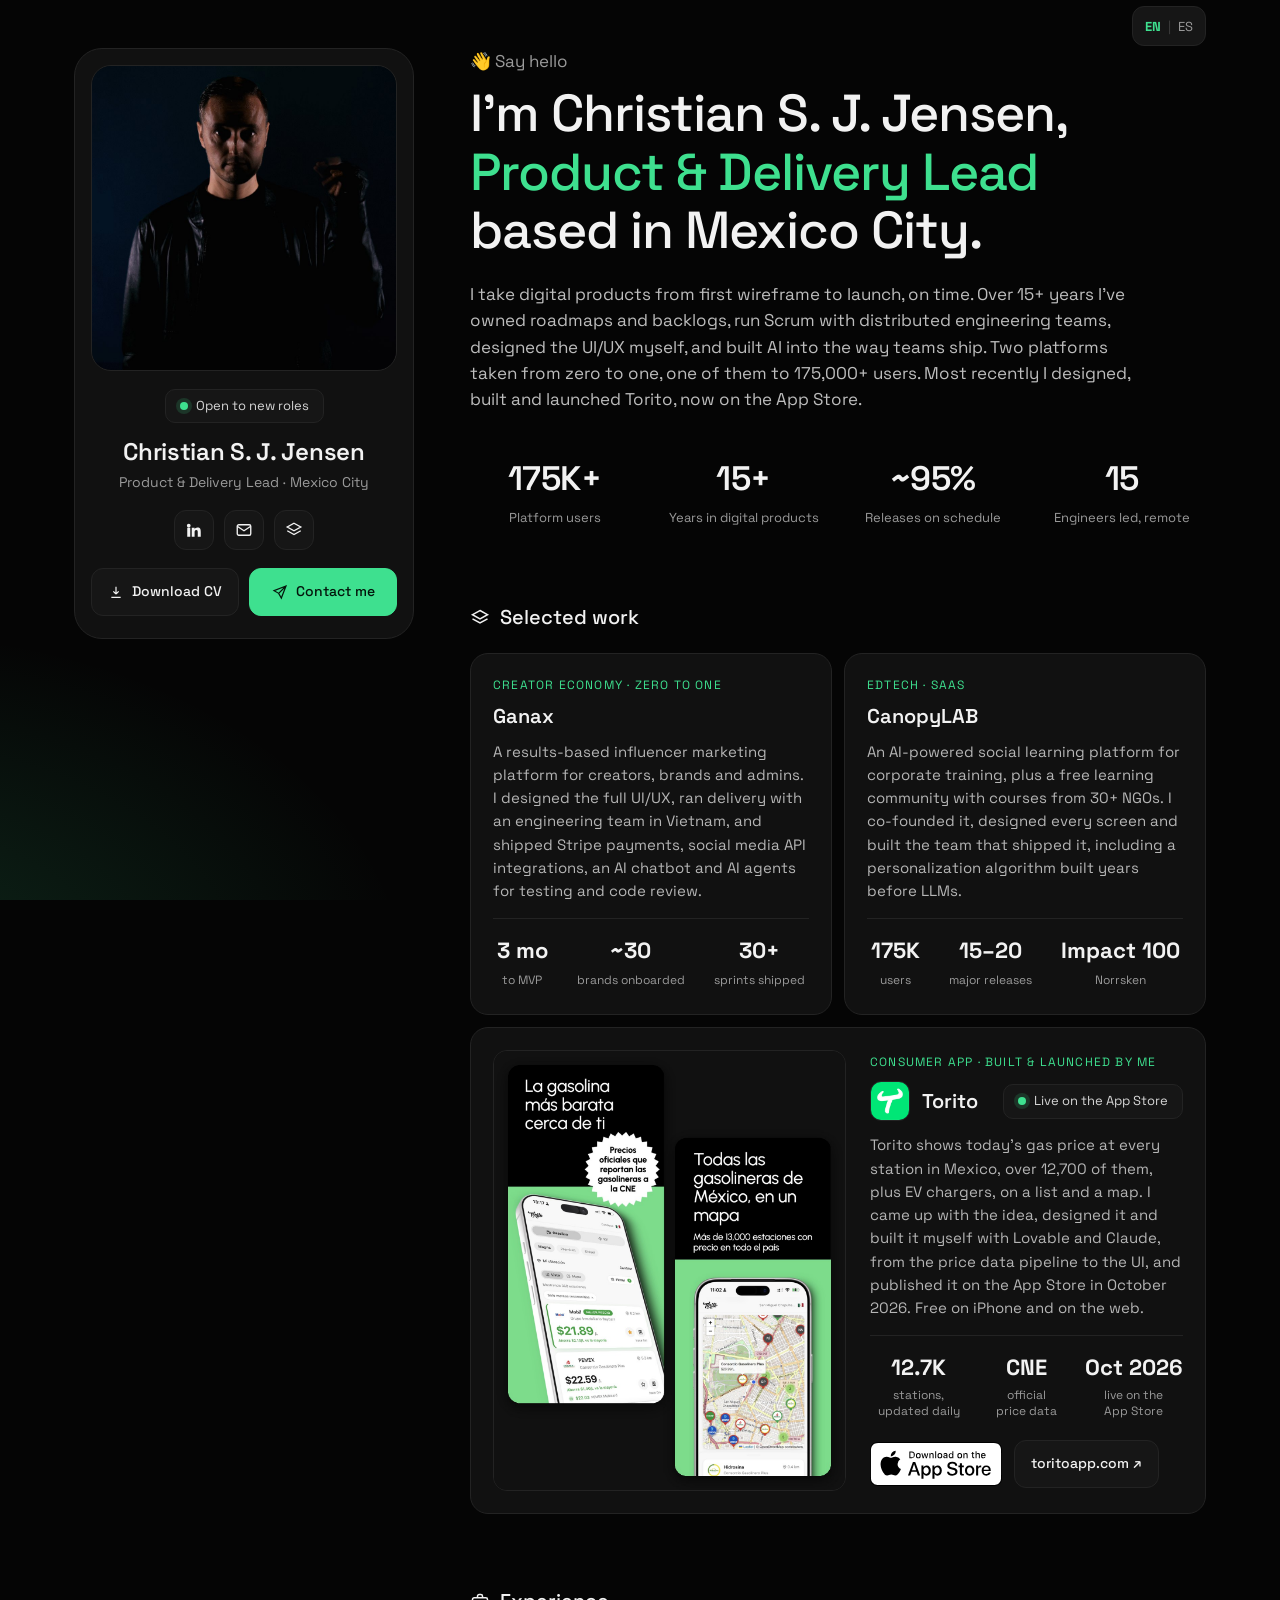
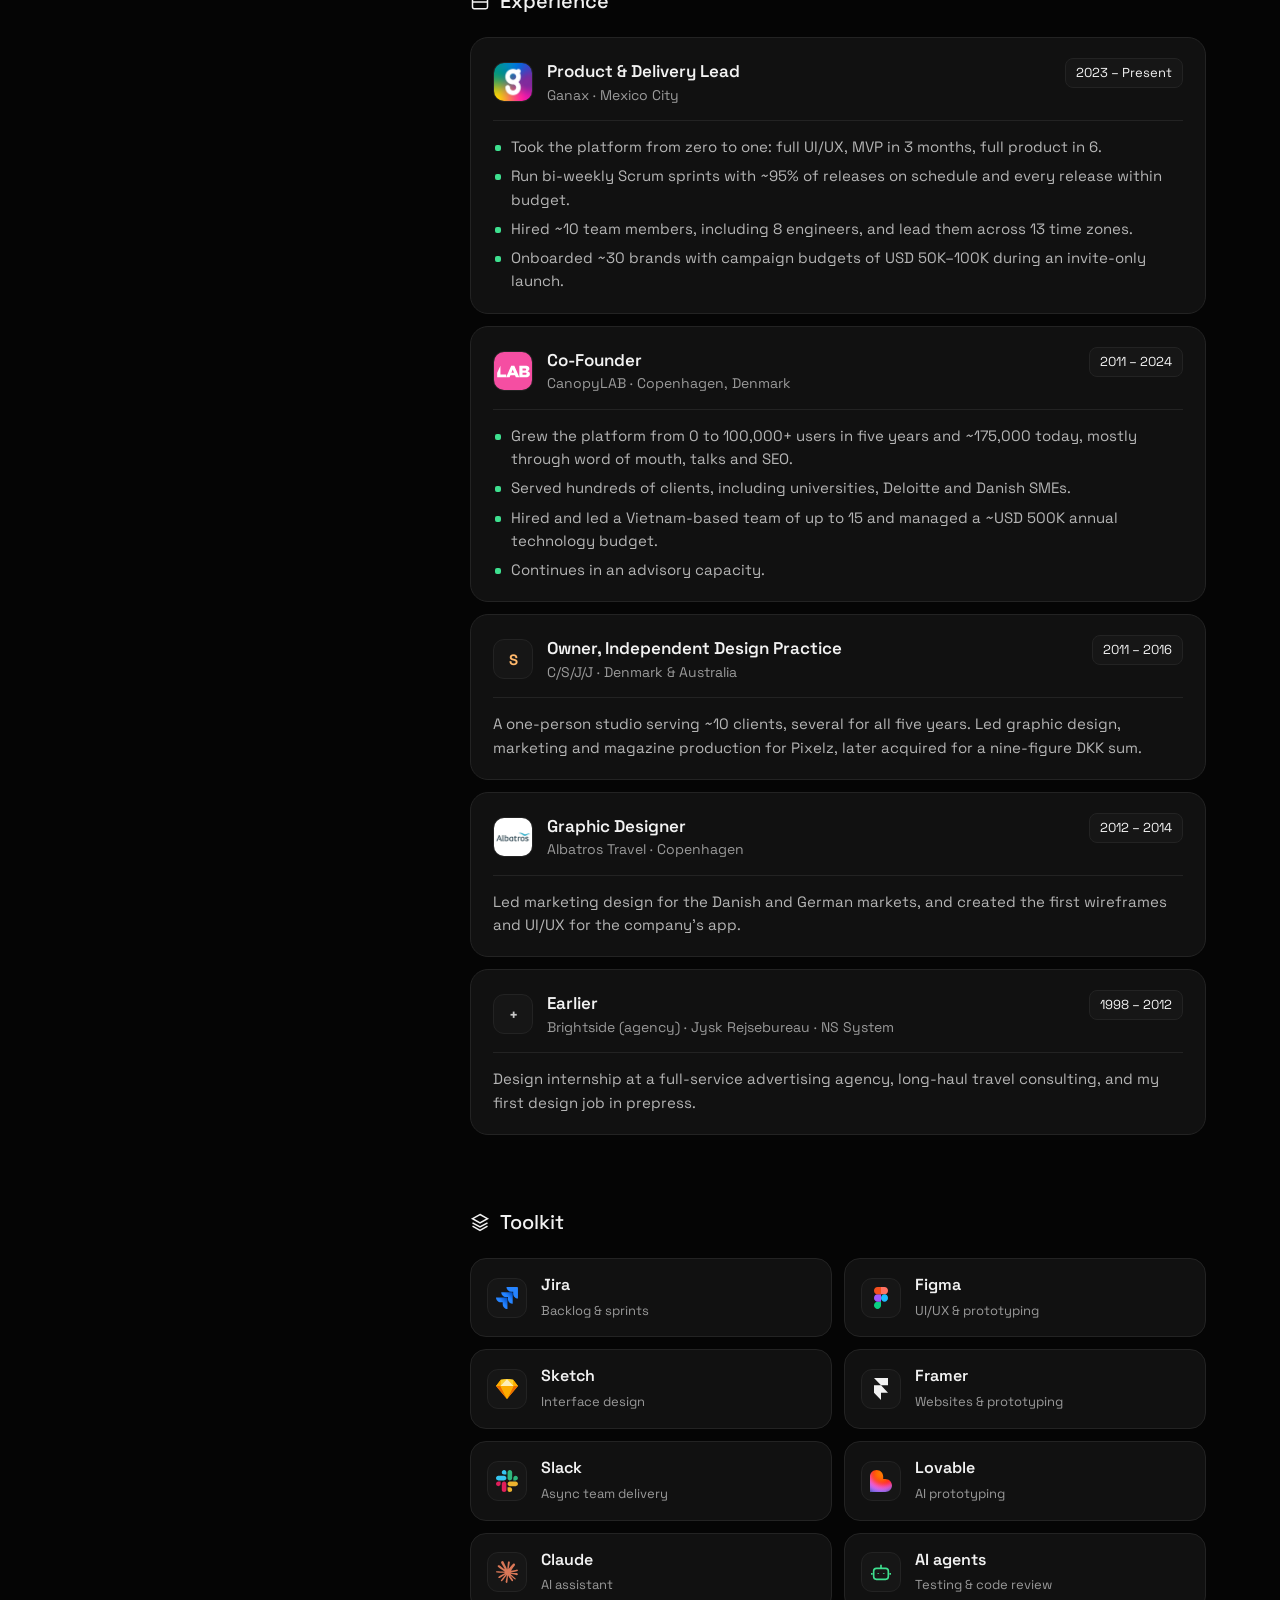
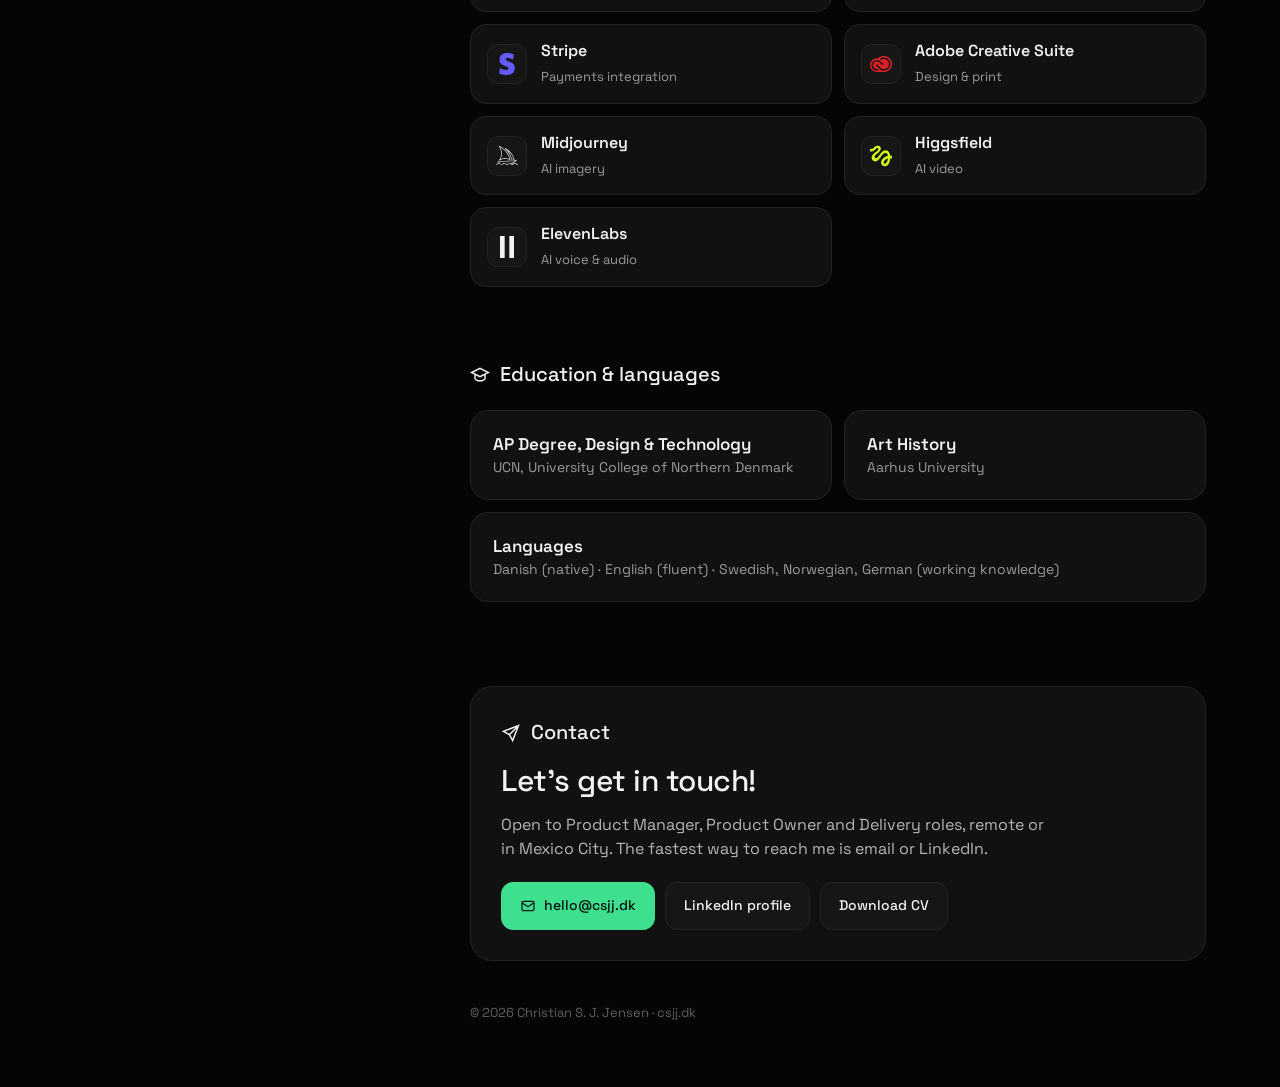
==== index.html @ 8d79c274 "Add Framer to the Toolkit New tile after Sketch on both pages ("Websites & prototyping" / "Sitios we" ====
<!doctype html>
<html lang="en">
<head>
<meta charset="utf-8">
<meta name="viewport" content="width=device-width, initial-scale=1">
<title>Christian S. J. Jensen | Product & Delivery Lead</title>
<meta name="description" content="Christian S. J. Jensen: Product & Delivery Lead in Mexico City. 15+ years taking digital products from zero to launch with distributed engineering teams.">
<meta property="og:title" content="Christian S. J. Jensen | Product & Delivery Lead">
<meta property="og:description" content="From wireframe to launch, on time. Product ownership, Agile delivery and AI-augmented teams.">
<meta property="og:url" content="https://csjj.dk">
<meta property="og:locale" content="en_US">
<meta property="og:type" content="website">
<meta property="og:site_name" content="Christian S. J. Jensen">
<meta property="og:image" content="https://csjj.dk/og-image.jpg">
<meta property="og:image:width" content="1200">
<meta property="og:image:height" content="630">
<meta property="og:image:alt" content="Christian S. J. Jensen, Product &amp; Delivery Lead. From wireframe to launch, on time.">
<meta name="twitter:card" content="summary_large_image">
<link rel="canonical" href="https://csjj.dk/">
<link rel="alternate" hreflang="en" href="https://csjj.dk/">
<link rel="alternate" hreflang="es" href="https://csjj.dk/es/">
<link rel="alternate" hreflang="x-default" href="https://csjj.dk/">
<link rel="icon" href="favicon.ico" sizes="48x48">
<link rel="icon" href="favicon.svg" type="image/svg+xml">
<link rel="apple-touch-icon" href="apple-touch-icon.png">
<meta name="theme-color" content="#050505">
<link rel="preconnect" href="https://fonts.googleapis.com">
<link rel="preconnect" href="https://fonts.gstatic.com" crossorigin>
<link href="https://fonts.googleapis.com/css2?family=Space+Grotesk:wght@400;500;600;700&display=swap" rel="stylesheet">
<link rel="stylesheet" href="styles.css?v=a2f3481c">
</head>
<body>
<header class="topbar"><nav class="lang" aria-label="Language"><a href="./" hreflang="en" lang="en" aria-current="true">EN</a><span aria-hidden="true">|</span><a href="es/" hreflang="es" lang="es">ES</a></nav></header>
<div class="wrap">

<aside class="profile">
  <div class="photo">
    <img src="Photo_cv.jpg" alt="Christian S. J. Jensen" width="900" height="900">
  </div>
  <div class="badge"><span class="dot"></span>Open to new roles</div>
  <h1>Christian S. J. Jensen</h1>
  <div class="role">Product &amp; Delivery Lead · Mexico City</div>
  <div class="socials">
    <a class="icon-btn" href="https://www.linkedin.com/in/chrsjensen" target="_blank" rel="noopener" aria-label="LinkedIn">
      <svg viewBox="0 0 24 24" fill="currentColor"><path d="M4.98 3.5a2.5 2.5 0 1 1 0 5 2.5 2.5 0 0 1 0-5zM3 9h4v12H3zM9 9h3.8v1.7h.05c.53-1 1.83-2.05 3.77-2.05C20.6 8.65 21 11.2 21 14.5V21h-4v-5.8c0-1.4-.03-3.2-1.95-3.2-1.95 0-2.25 1.52-2.25 3.1V21H9z"/></svg>
    </a>
    <a class="icon-btn" href="mailto:hello@csjj.dk" aria-label="Email">
      <svg viewBox="0 0 24 24" fill="none" stroke="currentColor" stroke-width="1.8"><rect x="3" y="5" width="18" height="14" rx="2"/><path d="m3 7 9 6 9-6"/></svg>
    </a>
    <a class="icon-btn" href="#work" aria-label="Selected work">
      <svg viewBox="0 0 24 24" fill="none" stroke="currentColor" stroke-width="1.8"><path d="m12 3 9 5-9 5-9-5z"/><path d="m3 13 9 5 9-5"/></svg>
    </a>
  </div>
  <div class="actions">
    <a class="btn" href="Christian_Jensen_CV.pdf" download>
      <svg viewBox="0 0 24 24" fill="none" stroke="currentColor" stroke-width="1.8"><path d="M12 4v11m0 0-4-4m4 4 4-4M5 20h14"/></svg>Download CV</a>
    <a class="btn primary" href="#contact">
      <svg viewBox="0 0 24 24" fill="none" stroke="currentColor" stroke-width="1.8"><path d="M21 3 10 14M21 3l-7 18-4-7-7-4z"/></svg>Contact me</a>
  </div>
</aside>

<main>
  <section class="hero">
    <div class="hello">👋 Say hello</div>
    <h2>I'm Christian S. J. Jensen,<br><span class="hl">Product &amp; Delivery Lead</span><br>based in Mexico City.</h2>
    <p>I take digital products from first wireframe to launch, on time. Over 15+ years I've owned roadmaps and backlogs, run Scrum with distributed engineering teams, designed the UI/UX myself, and built AI into the way teams ship. Two platforms taken from zero to one, one of them to 175,000+ users. Most recently I designed, built and launched <span translate="no">Torito</span>, now on the <span translate="no">App Store</span>.</p>
    <div class="stats">
      <div class="stat"><b>175K+</b><span>Platform users</span></div>
      <div class="stat"><b>15+</b><span>Years in digital products</span></div>
      <div class="stat"><b>~95%</b><span>Releases on schedule</span></div>
      <div class="stat"><b>15</b><span>Engineers led, remote</span></div>
    </div>
  </section>

  <section id="work">
    <div class="sec-title"><svg viewBox="0 0 24 24" fill="none" stroke="currentColor" stroke-width="1.8"><path d="m12 3 9 5-9 5-9-5z"/><path d="m3 13 9 5 9-5"/></svg>Selected work</div>
    <div class="case-grid">
      <article class="case">
        <div class="tag">Creator economy · Zero to one</div>
        <h3 translate="no">Ganax</h3>
        <p>A results-based influencer marketing platform for creators, brands and admins. I designed the full UI/UX, ran delivery with an engineering team in Vietnam, and shipped <span translate="no">Stripe</span> payments, social media API integrations, an AI chatbot and AI agents for testing and code review.</p>
        <div class="nums"><div><b>3 mo</b><span>to MVP</span></div><div><b>~30</b><span>brands onboarded</span></div><div><b>30+</b><span>sprints shipped</span></div></div>
      </article>
      <article class="case">
        <div class="tag">EdTech · SaaS</div>
        <h3 translate="no">CanopyLAB</h3>
        <p>An AI-powered social learning platform for corporate training, plus a free learning community with courses from 30+ NGOs. I co-founded it, designed every screen and built the team that shipped it, including a personalization algorithm built years before LLMs.</p>
        <div class="nums"><div><b>175K</b><span>users</span></div><div><b>15–20</b><span>major releases</span></div><div><b translate="no">Impact 100</b><span translate="no">Norrsken</span></div></div>
      </article>
      <article class="case case-featured">
        <img class="shot" src="img/torito/torito-screens.jpg" width="1200" height="1500" loading="lazy" alt="Torito app screenshots: cheapest gas nearby and all stations on a map">
        <div>
          <div class="tag">Consumer app · Built &amp; launched by me</div>
          <div class="case-head">
            <div class="title"><img class="logo" src="img/torito/torito-icon.png" width="40" height="40" alt=""><h3 translate="no">Torito</h3></div>
            <span class="badge"><span class="dot"></span><span>Live on the <span translate="no">App Store</span></span></span>
          </div>
          <p><span translate="no">Torito</span> shows today's gas price at every station in Mexico, over 12,700 of them, plus EV chargers, on a list and a map. I came up with the idea, designed it and built it myself with <span translate="no">Lovable</span> and <span translate="no">Claude</span>, from the price data pipeline to the UI, and published it on the <span translate="no">App Store</span> in October 2026. Free on <span translate="no">iPhone</span> and on the web.</p>
          <div class="nums"><div><b>12.7K</b><span>stations, updated daily</span></div><div><b translate="no">CNE</b><span>official price data</span></div><div><b>Oct 2026</b><span>live on the App Store</span></div></div>
          <div class="case-actions">
            <a class="store" href="https://apps.apple.com/mx/app/torito/id6818914679" target="_blank" rel="noopener"><img src="img/torito/app-store-badge-white.svg" height="44" alt="Download Torito on the App Store"></a>
            <a class="btn" href="https://toritoapp.com" target="_blank" rel="noopener">toritoapp.com ↗</a>
          </div>
        </div>
      </article>
    </div>
  </section>

  <section id="experience">
    <div class="sec-title"><svg viewBox="0 0 24 24" fill="none" stroke="currentColor" stroke-width="1.8"><rect x="3" y="7" width="18" height="13" rx="2"/><path d="M9 7V5a2 2 0 0 1 2-2h2a2 2 0 0 1 2 2v2M3 12h18"/></svg>Experience</div>

    <div class="item">
      <div class="item-head"><div class="left"><img class="logo" src="logos/ganax.png" width="40" height="40" alt=""><div><h3>Product &amp; Delivery Lead</h3><div class="org"><span translate="no">Ganax</span> · Mexico City</div></div></div><div class="date">2023 – Present</div></div>
      <ul>
        <li>Took the platform from zero to one: full UI/UX, MVP in 3 months, full product in 6.</li>
        <li>Run bi-weekly Scrum sprints with ~95% of releases on schedule and every release within budget.</li>
        <li>Hired ~10 team members, including 8 engineers, and lead them across 13 time zones.</li>
        <li>Onboarded ~30 brands with campaign budgets of USD 50K–100K during an invite-only launch.</li>
      </ul>
    </div>

    <div class="item">
      <div class="item-head"><div class="left"><img class="logo" src="logos/canopylab.svg" width="40" height="40" alt=""><div><h3>Co-Founder</h3><div class="org"><span translate="no">CanopyLAB</span> · Copenhagen, Denmark</div></div></div><div class="date">2011 – 2024</div></div>
      <ul>
        <li>Grew the platform from 0 to 100,000+ users in five years and ~175,000 today, mostly through word of mouth, talks and SEO.</li>
        <li>Served hundreds of clients, including universities, <span translate="no">Deloitte</span> and Danish SMEs.</li>
        <li>Hired and led a Vietnam-based team of up to 15 and managed a ~USD 500K annual technology budget.</li>
        <li>Continues in an advisory capacity.</li>
      </ul>
    </div>

    <div class="item">
      <div class="item-head"><div class="left"><div class="logo" style="color:#ffb86b">S</div><div><h3>Owner, Independent Design Practice</h3><div class="org"><span translate="no">C/S/J/J</span> · Denmark &amp; Australia</div></div></div><div class="date">2011 – 2016</div></div>
      <p>A one-person studio serving ~10 clients, several for all five years. Led graphic design, marketing and magazine production for <span translate="no">Pixelz</span>, later acquired for a nine-figure DKK sum.</p>
    </div>

    <div class="item">
      <div class="item-head"><div class="left"><img class="logo" src="logos/albatros.png" width="40" height="40" alt=""><div><h3>Graphic Designer</h3><div class="org"><span translate="no">Albatros Travel</span> · Copenhagen</div></div></div><div class="date">2012 – 2014</div></div>
      <p>Led marketing design for the Danish and German markets, and created the first wireframes and UI/UX for the company's app.</p>
    </div>

    <div class="item">
      <div class="item-head"><div class="left"><div class="logo" style="color:#c9c9c9">+</div><div><h3>Earlier</h3><div class="org"><span translate="no">Brightside</span> (agency) · <span translate="no">Jysk Rejsebureau</span> · <span translate="no">NS System</span></div></div></div><div class="date">1998 – 2012</div></div>
      <p>Design internship at a full-service advertising agency, long-haul travel consulting, and my first design job in prepress.</p>
    </div>
  </section>

  <section id="stack">
    <div class="sec-title"><svg viewBox="0 0 24 24" fill="none" stroke="currentColor" stroke-width="1.8"><path d="m12 3 9 5-9 5-9-5z"/><path d="m3 13 9 5 9-5"/><path d="m3 17 9 5 9-5"/></svg>Toolkit</div>
    <div class="stack">
      <div class="tool"><div class="logo"><img src="logos/jira.svg" alt=""></div><div><b translate="no">Jira</b><span>Backlog &amp; sprints</span></div></div>
      <div class="tool"><div class="logo"><img src="logos/figma.svg" alt=""></div><div><b translate="no">Figma</b><span>UI/UX &amp; prototyping</span></div></div>
      <div class="tool"><div class="logo"><img src="logos/sketch.svg" alt=""></div><div><b translate="no">Sketch</b><span>Interface design</span></div></div>
      <div class="tool"><div class="logo"><img src="logos/framer.svg" alt=""></div><div><b translate="no">Framer</b><span>Websites &amp; prototyping</span></div></div>
      <div class="tool"><div class="logo"><img src="logos/slack.svg" alt=""></div><div><b translate="no">Slack</b><span>Async team delivery</span></div></div>
      <div class="tool"><div class="logo"><img src="logos/lovable.svg" alt=""></div><div><b translate="no">Lovable</b><span>AI prototyping</span></div></div>
      <div class="tool"><div class="logo"><img src="logos/claude.svg" alt=""></div><div><b translate="no">Claude</b><span>AI assistant</span></div></div>
      <div class="tool"><div class="logo" style="color:var(--accent)"><svg viewBox="0 0 24 24" fill="none" stroke="currentColor" stroke-width="1.8" aria-hidden="true"><rect x="4" y="8" width="16" height="12" rx="3"/><path d="M12 4v4M9 13v1M15 13v1M2 13v2M22 13v2"/></svg></div><div><b>AI agents</b><span>Testing &amp; code review</span></div></div>
      <div class="tool"><div class="logo"><img src="logos/stripe.svg" alt=""></div><div><b translate="no">Stripe</b><span>Payments integration</span></div></div>
      <div class="tool"><div class="logo"><img src="logos/adobe-creative-cloud.svg" alt=""></div><div><b translate="no">Adobe Creative Suite</b><span>Design &amp; print</span></div></div>
      <div class="tool"><div class="logo"><img src="logos/midjourney.svg" alt=""></div><div><b translate="no">Midjourney</b><span>AI imagery</span></div></div>
      <div class="tool"><div class="logo"><img src="logos/higgsfield.svg" alt=""></div><div><b translate="no">Higgsfield</b><span>AI video</span></div></div>
      <div class="tool"><div class="logo"><img src="logos/elevenlabs.svg" alt=""></div><div><b translate="no">ElevenLabs</b><span>AI voice &amp; audio</span></div></div>
    </div>
  </section>

  <section id="education">
    <div class="sec-title"><svg viewBox="0 0 24 24" fill="none" stroke="currentColor" stroke-width="1.8"><path d="m2 9 10-5 10 5-10 5z"/><path d="M6 11v5c0 1.5 3 3 6 3s6-1.5 6-3v-5"/></svg>Education &amp; languages</div>
    <div class="edu-grid">
      <div class="item"><div class="item-head" style="border:0;margin:0;padding:0"><div><h3>AP Degree, Design &amp; Technology</h3><div class="org" translate="no">UCN, University College of Northern Denmark</div></div></div></div>
      <div class="item"><div class="item-head" style="border:0;margin:0;padding:0"><div><h3>Art History</h3><div class="org" translate="no">Aarhus University</div></div></div></div>
      <div class="item" style="grid-column:1/-1"><div class="item-head" style="border:0;margin:0;padding:0"><div><h3>Languages</h3><div class="org">Danish (native) · English (fluent) · Swedish, Norwegian, German (working knowledge)</div></div></div></div>
    </div>
  </section>

  <section id="contact">
    <div class="contact">
      <div class="sec-title" style="margin-bottom:10px"><svg viewBox="0 0 24 24" fill="none" stroke="currentColor" stroke-width="1.8"><path d="M21 3 10 14M21 3l-7 18-4-7-7-4z"/></svg>Contact</div>
      <h3>Let's get in touch!</h3>
      <p>Open to Product Manager, Product Owner and Delivery roles, remote or in Mexico City. The fastest way to reach me is email or <span translate="no">LinkedIn</span>.</p>
      <div class="row">
        <a class="btn primary" href="mailto:hello@csjj.dk">
          <svg viewBox="0 0 24 24" fill="none" stroke="currentColor" stroke-width="1.8"><rect x="3" y="5" width="18" height="14" rx="2"/><path d="m3 7 9 6 9-6"/></svg>hello@csjj.dk</a>
        <a class="btn" href="https://www.linkedin.com/in/chrsjensen" target="_blank" rel="noopener"><span><span translate="no">LinkedIn</span> profile</span></a>
        <a class="btn" href="Christian_Jensen_CV.pdf" download>Download CV</a>
      </div>
    </div>
  </section>

  <footer>© 2026 Christian S. J. Jensen · csjj.dk</footer>
</main>
</div>
<script>
// Keep the current #section when switching language
document.querySelectorAll('.lang a').forEach(a => a.addEventListener('click', () => {
  if (location.hash) a.href = a.getAttribute('href').split('#')[0] + location.hash;
}));
</script>
</body>
</html>
---- styles.css ----
:root{
  --bg:#050505; --card:#111111; --card-2:#161616; --line:#232323;
  --text:#f2f2f2; --muted:#9a9a9a; --accent:#3ee08f; --accent-ink:#04140b;
}
*{box-sizing:border-box;margin:0;padding:0}
html{scroll-behavior:smooth}
body{background:var(--bg);color:var(--text);font-family:"Space Grotesk",system-ui,sans-serif;line-height:1.55;-webkit-font-smoothing:antialiased;
  background-image:radial-gradient(900px 600px at -10% 110%, rgba(62,224,143,.16), transparent 60%);background-attachment:fixed}
a{color:inherit;text-decoration:none}
.wrap{max-width:1180px;margin:0 auto;padding:48px 24px 64px;display:grid;grid-template-columns:340px 1fr;gap:56px;align-items:start}
/* profile card */
.profile{position:sticky;top:32px;background:var(--card);border:1px solid var(--line);border-radius:28px;padding:16px 16px 22px;text-align:center}
.photo{aspect-ratio:1/1;border-radius:20px;background:linear-gradient(145deg,#1d1d1d,#0b0b0b);border:1px solid var(--line);display:grid;place-items:center;overflow:hidden}
.photo img{width:100%;height:100%;object-fit:cover}
.monogram{font-size:72px;font-weight:700;letter-spacing:-2px;color:#2b2b2b}
.monogram span{color:var(--accent)}
.badge{display:inline-flex;align-items:center;gap:8px;margin:18px 0 10px;padding:6px 14px;border:1px solid var(--line);border-radius:10px;background:var(--card-2);font-size:13px;color:#d6d6d6}
.dot{width:8px;height:8px;border-radius:50%;background:var(--accent);box-shadow:0 0 0 4px rgba(62,224,143,.15)}
.profile h1{font-size:24px;font-weight:600;letter-spacing:-.3px}
.profile .role{color:var(--muted);font-size:14px;margin-top:2px}
.socials{display:flex;justify-content:center;gap:10px;margin:16px 0 18px}
.icon-btn{width:40px;height:40px;display:grid;place-items:center;border:1px solid var(--line);border-radius:12px;background:var(--card-2);transition:.2s}
.icon-btn:hover{border-color:var(--accent);color:var(--accent)}
.icon-btn svg{width:18px;height:18px}
.lang{display:flex;align-items:center;gap:7px;height:40px;padding:0 12px;border:1px solid var(--line);border-radius:12px;background:var(--card-2);font-size:13px;line-height:1}
.lang a{color:var(--muted);transition:.2s}
.lang a:hover{color:var(--text)}
.lang a[aria-current]{color:var(--accent);font-weight:700}
.lang span{color:#3a3a3a}
.topbar{position:relative;max-width:1180px;height:0;margin:0 auto}
.topbar .lang{position:absolute;top:6px;right:24px}
.actions{display:grid;grid-template-columns:1fr 1fr;gap:10px}
.btn{display:inline-flex;align-items:center;justify-content:center;gap:8px;padding:12px 10px;border-radius:12px;font-size:14px;font-weight:500;border:1px solid var(--line);background:var(--card-2);transition:.2s}
.btn:hover{border-color:#3a3a3a}
.btn.primary{background:var(--accent);color:var(--accent-ink);border-color:var(--accent)}
.btn.primary:hover{filter:brightness(1.08)}
.btn svg{width:16px;height:16px}
/* main */
main section{margin-bottom:72px}
.hello{color:var(--muted);font-size:17px;margin-bottom:10px}
.hero h2{font-size:clamp(34px,4.6vw,52px);line-height:1.12;font-weight:500;letter-spacing:-1px}
.hero h2 .hl{color:var(--accent)}
.hero p{color:#bdbdbd;font-size:17px;max-width:680px;margin-top:22px}
.stats{display:grid;grid-template-columns:repeat(4,1fr);gap:20px;margin-top:40px}
.stat{text-align:center}
.stat b{display:block;font-size:34px;font-weight:600;letter-spacing:-.5px}
.stat span{color:var(--muted);font-size:13px}
.sec-title{display:flex;align-items:center;gap:10px;font-size:20px;font-weight:500;margin-bottom:20px}
.sec-title svg{width:20px;height:20px}
.item{background:var(--card);border:1px solid var(--line);border-radius:18px;padding:20px 22px;margin-bottom:12px}
.item-head{display:flex;justify-content:space-between;gap:16px;align-items:flex-start;padding-bottom:14px;border-bottom:1px solid var(--line);margin-bottom:14px}
.item-head .left{display:flex;gap:14px;align-items:center}
.logo{width:40px;height:40px;flex:none;border-radius:11px;display:grid;place-items:center;font-weight:700;font-size:15px;background:var(--card-2);border:1px solid var(--line)}
.item h3{font-size:17px;font-weight:600}
.item .org{color:var(--muted);font-size:14px}
.date{flex:none;font-size:13px;padding:4px 10px;border:1px solid var(--line);border-radius:8px;background:var(--card-2);white-space:nowrap}
.item p{color:#b5b5b5;font-size:15px}
.item ul{list-style:none;margin-top:10px}
.item li{color:#b5b5b5;font-size:15px;padding-left:18px;position:relative;margin-top:6px}
.item li::before{content:"";position:absolute;left:2px;top:10px;width:6px;height:6px;border-radius:2px;background:var(--accent)}
.case-grid{display:grid;grid-template-columns:1fr 1fr;gap:12px}
.case{background:var(--card);border:1px solid var(--line);border-radius:18px;padding:22px}
.case .tag{font-size:12px;color:var(--accent);text-transform:uppercase;letter-spacing:1.2px}
.case h3{font-size:20px;font-weight:600;margin:6px 0 8px}
.case p{color:#b5b5b5;font-size:15px}
.case .nums{display:flex;gap:22px;margin-top:16px;padding-top:14px;border-top:1px solid var(--line);text-align:center}
.case .nums>div{flex:1 1 auto}
.case .nums b{display:block;font-size:22px;white-space:nowrap}
.case .nums span{font-size:12px;color:var(--muted)}
.case{container-type:inline-size}
@container (max-width:274px){.case .nums{flex-wrap:wrap;row-gap:10px}.case .nums>div{flex:1 1 0}}
.case-featured{grid-column:1/-1;display:grid;grid-template-columns:53fr 47fr;gap:24px;align-items:center}
.case-featured .shot{display:block;width:100%;height:auto;border-radius:14px;border:1px solid var(--line)}
.case-head{display:flex;flex-wrap:wrap;justify-content:space-between;align-items:center;gap:10px 12px;margin:10px 0 12px}
.case-head .title{display:flex;align-items:center;gap:12px}
.case-head h3{margin:0}
.case-featured .badge{margin:0}
.case-featured .nums span{display:block;line-height:1.4;margin-top:2px;text-wrap:balance}
.case-actions{display:flex;flex-wrap:wrap;align-items:center;gap:12px;margin-top:20px}
.case-actions .store img{display:block;height:44px;width:auto}
.case-actions .btn{padding:12px 16px}
@media (max-width:1179px){.case-featured{grid-template-columns:1fr;gap:20px}.case-featured .shot{max-width:440px;margin:0 auto}}
.stack{display:grid;grid-template-columns:1fr 1fr;gap:12px}
.tool{display:flex;gap:14px;align-items:center;background:var(--card);border:1px solid var(--line);border-radius:16px;padding:14px 16px}
.tool b{font-weight:600;font-size:16px;display:block}
.tool span{color:var(--muted);font-size:13px}
.tool .logo img,.tool .logo svg{width:22px;height:22px;object-fit:contain}
.edu-grid{display:grid;grid-template-columns:1fr 1fr;gap:12px;padding-bottom:12px}
.edu-grid .item{margin-bottom:0}
.contact{background:var(--card);border:1px solid var(--line);border-radius:22px;padding:30px}
.contact h3{font-size:30px;font-weight:500;letter-spacing:-.5px}
.contact p{color:#b5b5b5;margin:8px 0 20px;max-width:560px}
.contact .row{display:flex;flex-wrap:wrap;gap:10px}
.contact .btn{padding:12px 18px}
footer{color:#5f5f5f;font-size:13px;margin-top:-30px}
@media (max-width:960px){
  .wrap{grid-template-columns:1fr;gap:40px;padding:72px 16px 48px}
  .topbar .lang{top:16px;right:16px}
  .profile{position:static;max-width:420px;margin:0 auto;width:100%}
  .stats{grid-template-columns:repeat(2,1fr)}
}
@media (max-width:640px){
  .case-grid,.stack,.edu-grid{grid-template-columns:1fr}
  .item-head{flex-direction:column}
}
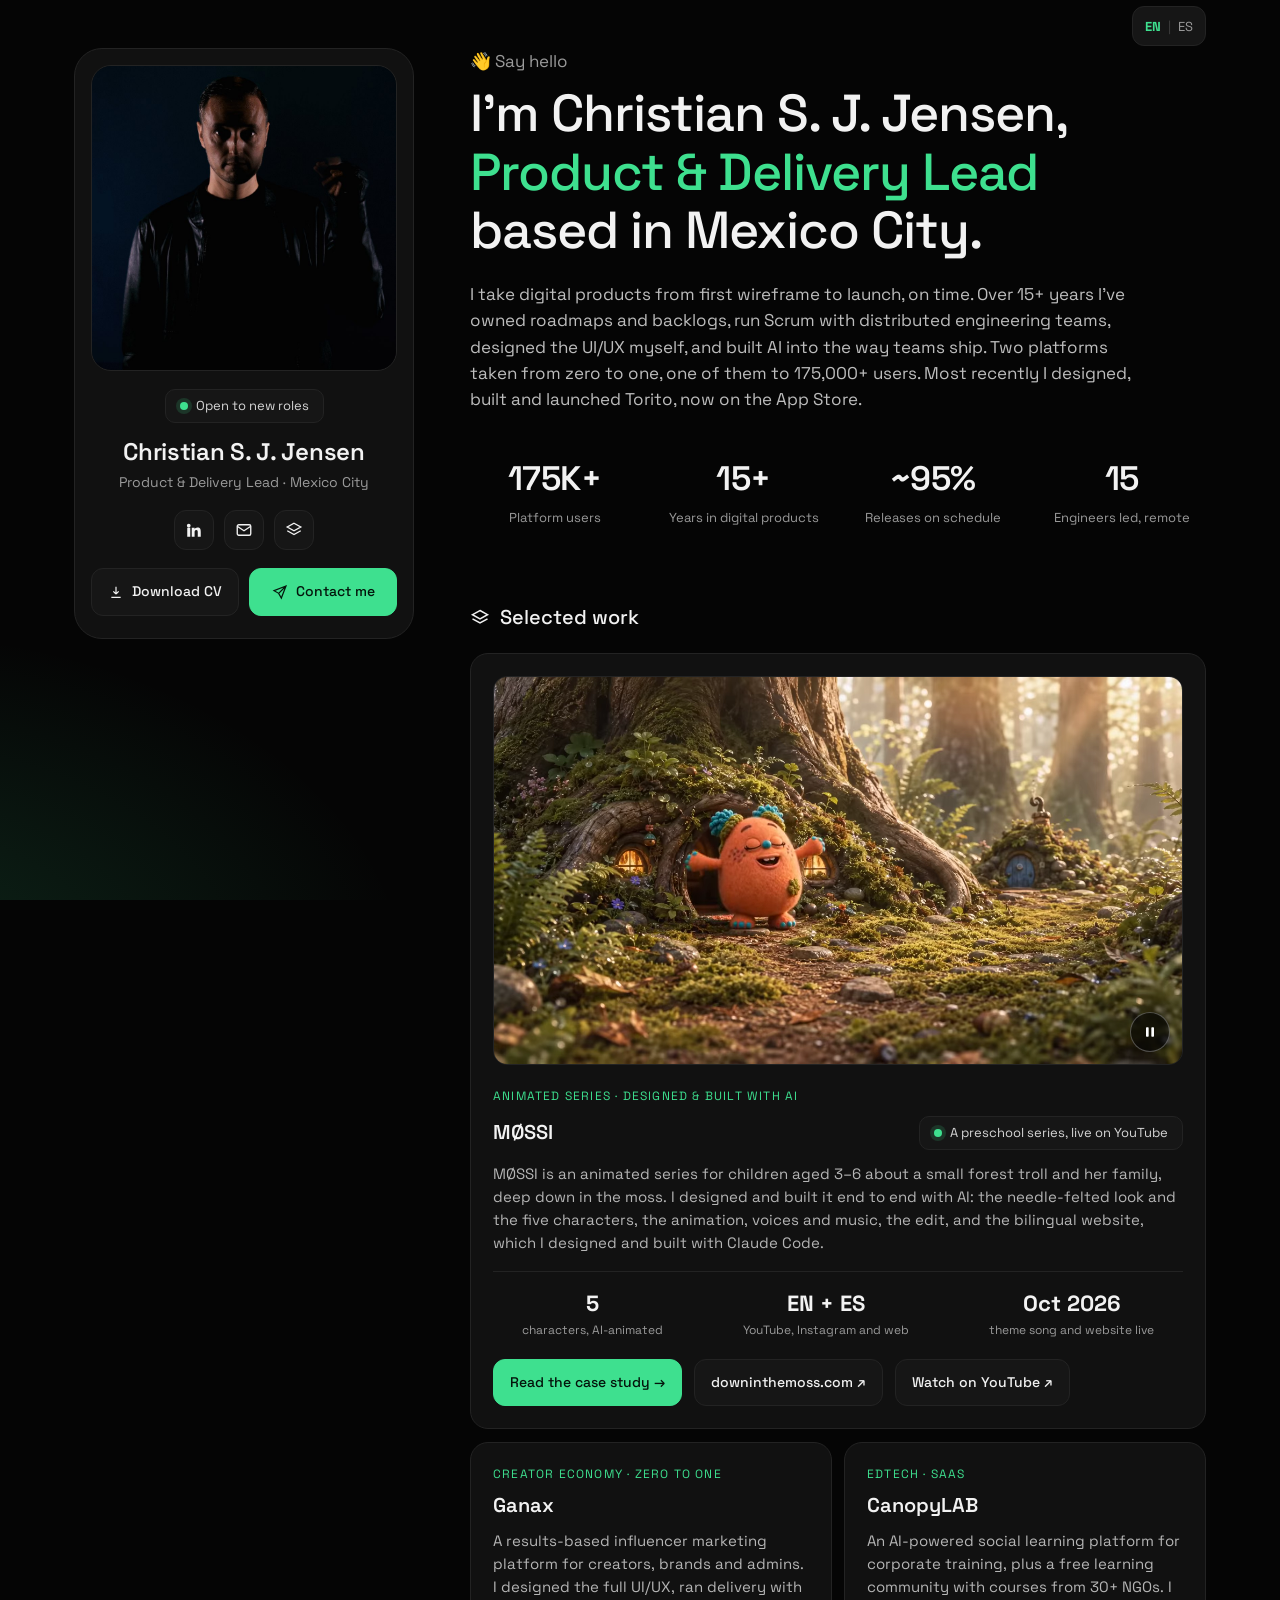
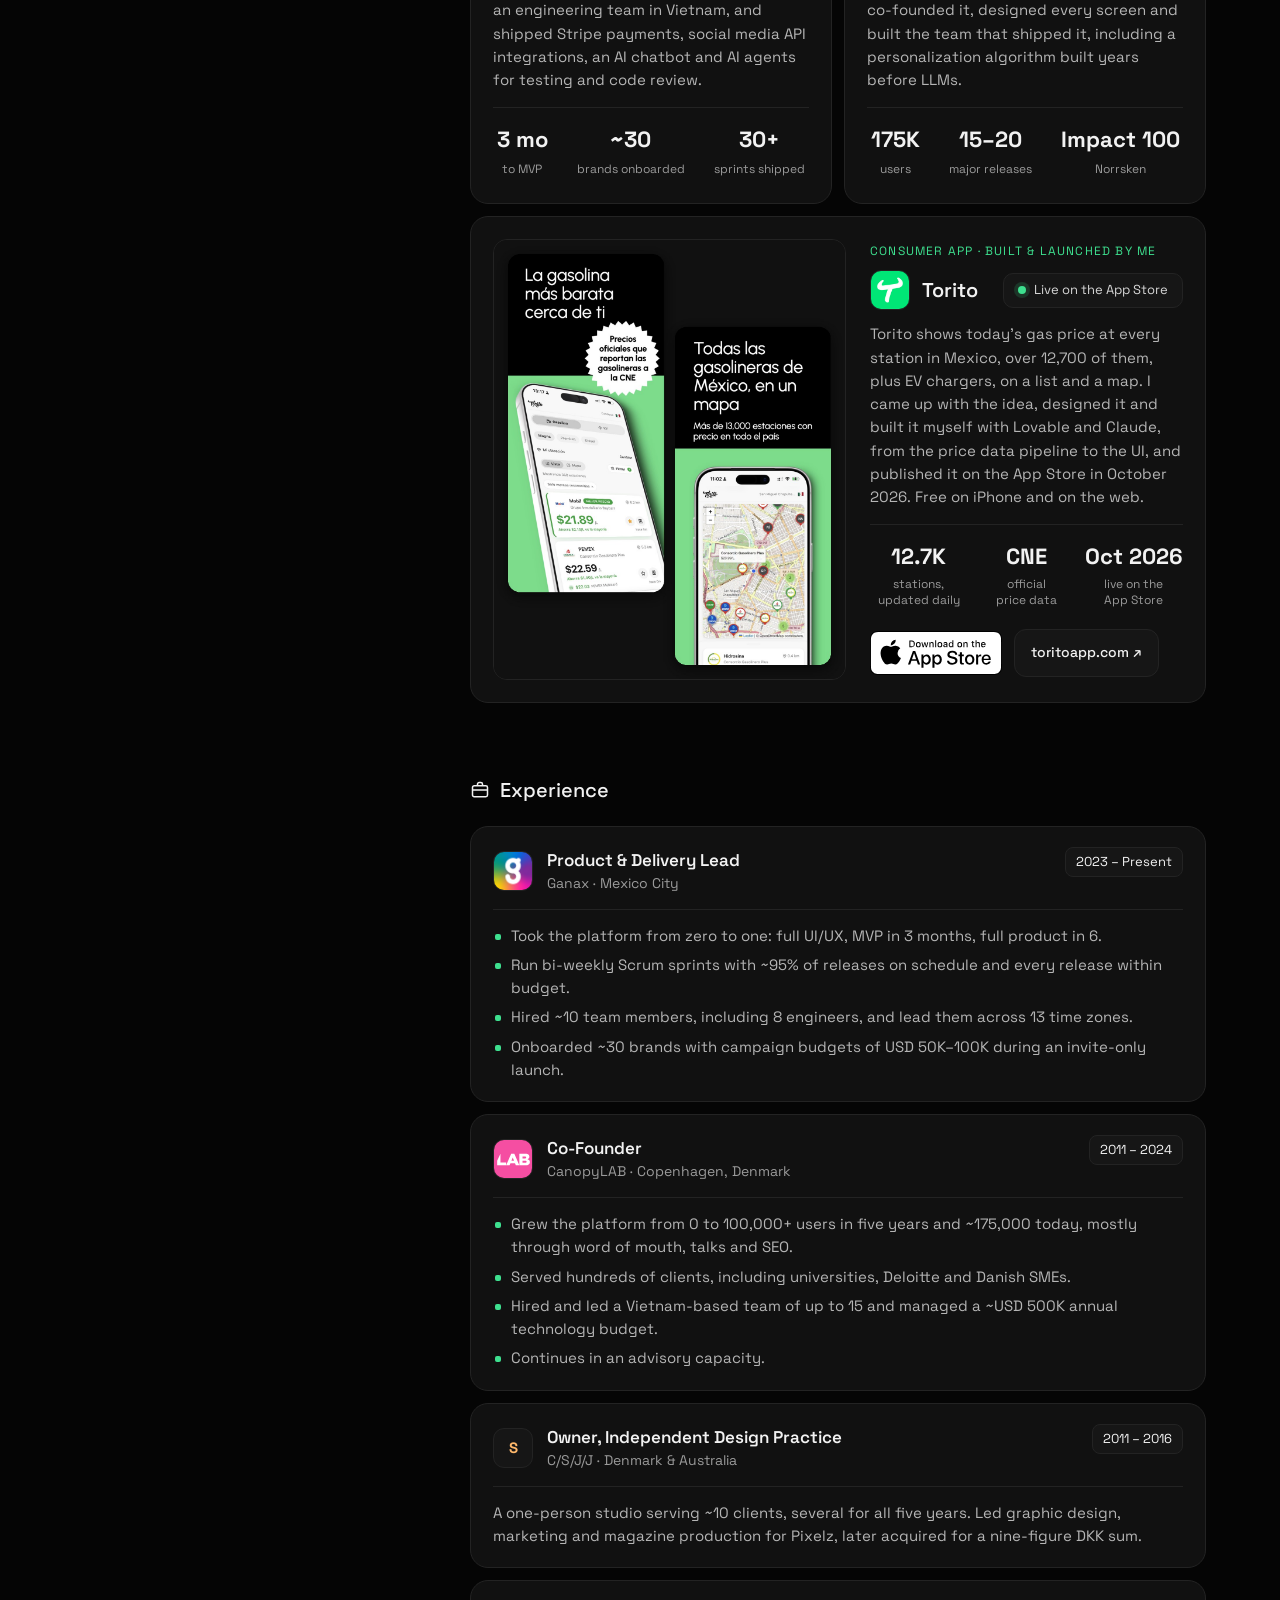
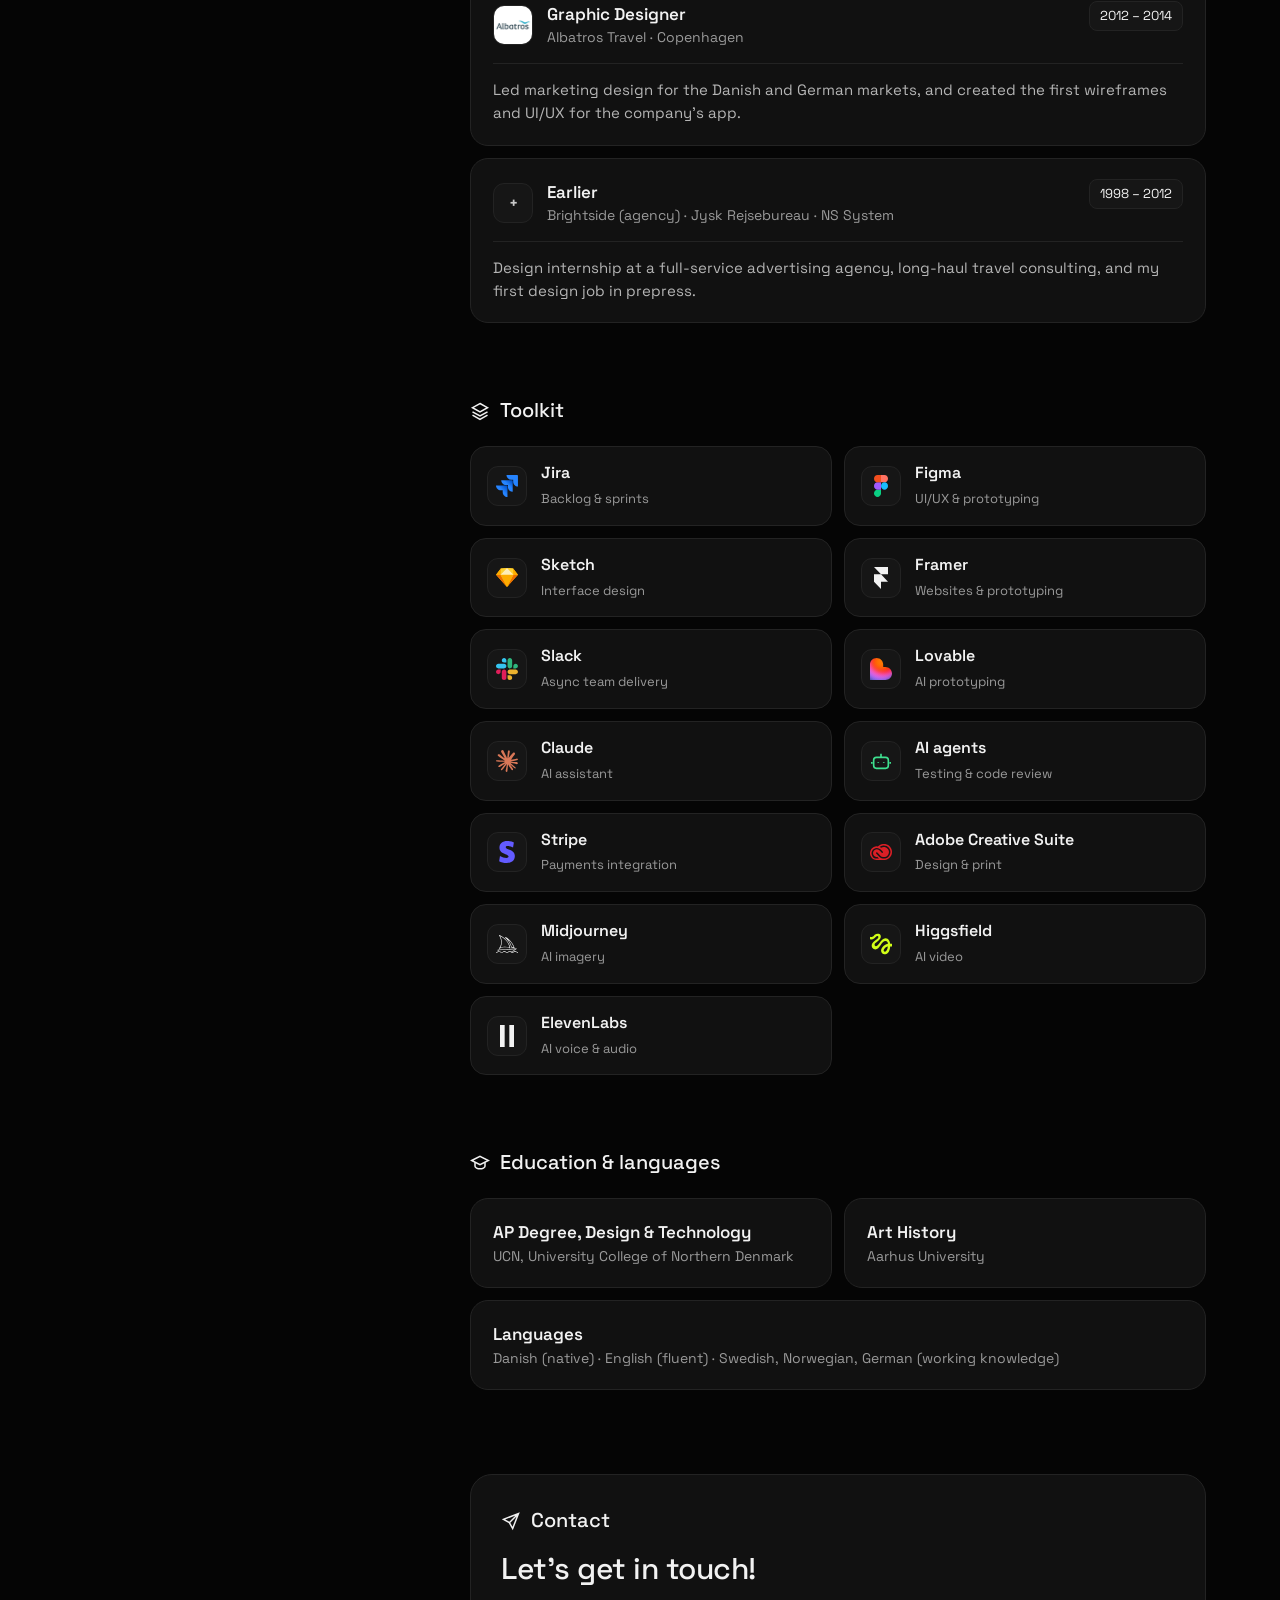
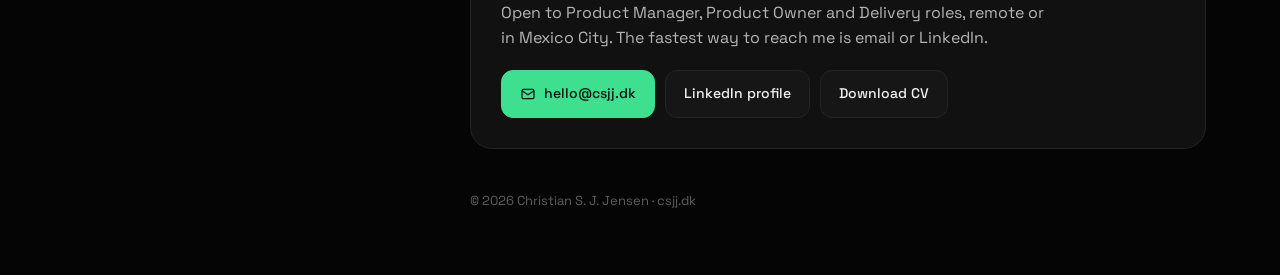
==== commit 58ad5c57: "Add MØSSI to Selected work and a /mossi case study - Card first in Selected work (EN + ES), built on" ====
--- a/index.html
+++ b/index.html
@@ -27,7 +27,7 @@
 <link rel="preconnect" href="https://fonts.googleapis.com">
 <link rel="preconnect" href="https://fonts.gstatic.com" crossorigin>
 <link href="https://fonts.googleapis.com/css2?family=Space+Grotesk:wght@400;500;600;700&display=swap" rel="stylesheet">
-<link rel="stylesheet" href="styles.css?v=a2f3481c">
+<link rel="stylesheet" href="styles.css?v=d2506490">
 </head>
 <body>
 <header class="topbar"><nav class="lang" aria-label="Language"><a href="./" hreflang="en" lang="en" aria-current="true">EN</a><span aria-hidden="true">|</span><a href="es/" hreflang="es" lang="es">ES</a></nav></header>
@@ -52,7 +52,7 @@
     </a>
   </div>
   <div class="actions">
-    <a class="btn" href="Christian_Jensen_CV.pdf" download>
+    <a class="btn" href="Christian_Jensen_CV.pdf?v=3d2431be" download="Christian_Jensen_CV.pdf">
       <svg viewBox="0 0 24 24" fill="none" stroke="currentColor" stroke-width="1.8"><path d="M12 4v11m0 0-4-4m4 4 4-4M5 20h14"/></svg>Download CV</a>
     <a class="btn primary" href="#contact">
       <svg viewBox="0 0 24 24" fill="none" stroke="currentColor" stroke-width="1.8"><path d="M21 3 10 14M21 3l-7 18-4-7-7-4z"/></svg>Contact me</a>
@@ -75,6 +75,29 @@
   <section id="work">
     <div class="sec-title"><svg viewBox="0 0 24 24" fill="none" stroke="currentColor" stroke-width="1.8"><path d="m12 3 9 5-9 5-9-5z"/><path d="m3 13 9 5 9-5"/></svg>Selected work</div>
     <div class="case-grid">
+      <article class="case case-featured case-wide">
+        <div class="vid">
+          <video data-lazy autoplay muted loop playsinline preload="none" width="1280" height="720" data-poster="img/mossi/mossi-card-poster.webp" aria-label="MØSSI: Møssi waves from the round door of her root home, then her brother Krammi and Mama Soli and Papa Pusti appear.">
+            <source data-src="img/mossi/mossi-card-loop.webm" type="video/webm">
+            <source data-src="img/mossi/mossi-card-loop.mp4" type="video/mp4">
+          </video>
+          <button class="vid-btn" type="button" aria-label="Pause video"><svg class="i-pause" viewBox="0 0 24 24" fill="currentColor" aria-hidden="true"><rect x="6" y="5" width="4" height="14" rx="1"/><rect x="14" y="5" width="4" height="14" rx="1"/></svg><svg class="i-play" viewBox="0 0 24 24" fill="currentColor" aria-hidden="true"><path d="M8 5.5v13a1 1 0 0 0 1.5.86l11-6.5a1 1 0 0 0 0-1.72l-11-6.5A1 1 0 0 0 8 5.5z"/></svg></button>
+        </div>
+        <div>
+          <div class="tag">Animated series · Designed &amp; built with AI</div>
+          <div class="case-head">
+            <div class="title"><h3 translate="no">MØSSI</h3></div>
+            <span class="badge"><span class="dot"></span><span>A preschool series, live on <span translate="no">YouTube</span></span></span>
+          </div>
+          <p><span translate="no">MØSSI</span> is an animated series for children aged 3–6 about a small forest troll and her family, deep down in the moss. I designed and built it end to end with AI: the needle-felted look and the five characters, the animation, voices and music, the edit, and the bilingual website, which I designed and built with <span translate="no">Claude Code</span>.</p>
+          <div class="nums"><div><b>5</b><span>characters, AI-animated</span></div><div><b>EN + ES</b><span>YouTube, Instagram and web</span></div><div><b>Oct 2026</b><span>theme song and website live</span></div></div>
+          <div class="case-actions">
+            <a class="btn primary" href="mossi/">Read the case study →</a>
+            <a class="btn" href="https://downinthemoss.com" target="_blank" rel="noopener">downinthemoss.com ↗</a>
+            <a class="btn" href="https://www.youtube.com/watch?v=EScUEC3FDyw" target="_blank" rel="noopener">Watch on YouTube ↗</a>
+          </div>
+        </div>
+      </article>
       <article class="case">
         <div class="tag">Creator economy · Zero to one</div>
         <h3 translate="no">Ganax</h3>
@@ -182,7 +205,7 @@
         <a class="btn primary" href="mailto:hello@csjj.dk">
           <svg viewBox="0 0 24 24" fill="none" stroke="currentColor" stroke-width="1.8"><rect x="3" y="5" width="18" height="14" rx="2"/><path d="m3 7 9 6 9-6"/></svg>hello@csjj.dk</a>
         <a class="btn" href="https://www.linkedin.com/in/chrsjensen" target="_blank" rel="noopener"><span><span translate="no">LinkedIn</span> profile</span></a>
-        <a class="btn" href="Christian_Jensen_CV.pdf" download>Download CV</a>
+        <a class="btn" href="Christian_Jensen_CV.pdf?v=3d2431be" download="Christian_Jensen_CV.pdf">Download CV</a>
       </div>
     </div>
   </section>
@@ -190,6 +213,7 @@
   <footer>© 2026 Christian S. J. Jensen · csjj.dk</footer>
 </main>
 </div>
+<script src="js/video.js?v=dd02ee6b" defer></script>
 <script>
 // Keep the current #section when switching language
 document.querySelectorAll('.lang a').forEach(a => a.addEventListener('click', () => {
--- a/styles.css
+++ b/styles.css
@@ -80,6 +80,17 @@
 .case-actions .store img{display:block;height:44px;width:auto}
 .case-actions .btn{padding:12px 16px}
 @media (max-width:1179px){.case-featured{grid-template-columns:1fr;gap:20px}.case-featured .shot{max-width:440px;margin:0 auto}}
+.case-wide{grid-template-columns:1fr;gap:22px}
+/* video with poster and an optional pause/play button (js/video.js) */
+.vid{position:relative;overflow:hidden;border-radius:14px;border:1px solid var(--line);background:#0b0b0b}
+.vid video{display:block;width:100%;height:auto;aspect-ratio:16/9;object-fit:cover}
+.vid-btn{display:none;position:absolute;right:12px;bottom:12px;width:40px;height:40px;padding:0;border-radius:50%;border:1px solid rgba(255,255,255,.28);background:rgba(5,5,5,.62);color:#fff;place-items:center;cursor:pointer;transition:.2s}
+.js .vid-btn{display:grid}
+.vid-btn:hover{background:rgba(5,5,5,.85)}
+.vid-btn svg{width:16px;height:16px}
+.vid-btn .i-play,.vid-btn.is-paused .i-pause{display:none}
+.vid-btn.is-paused .i-play{display:block}
+.case-wide :focus-visible{outline:2px solid var(--accent);outline-offset:3px}
 .stack{display:grid;grid-template-columns:1fr 1fr;gap:12px}
 .tool{display:flex;gap:14px;align-items:center;background:var(--card);border:1px solid var(--line);border-radius:16px;padding:14px 16px}
 .tool b{font-weight:600;font-size:16px;display:block}
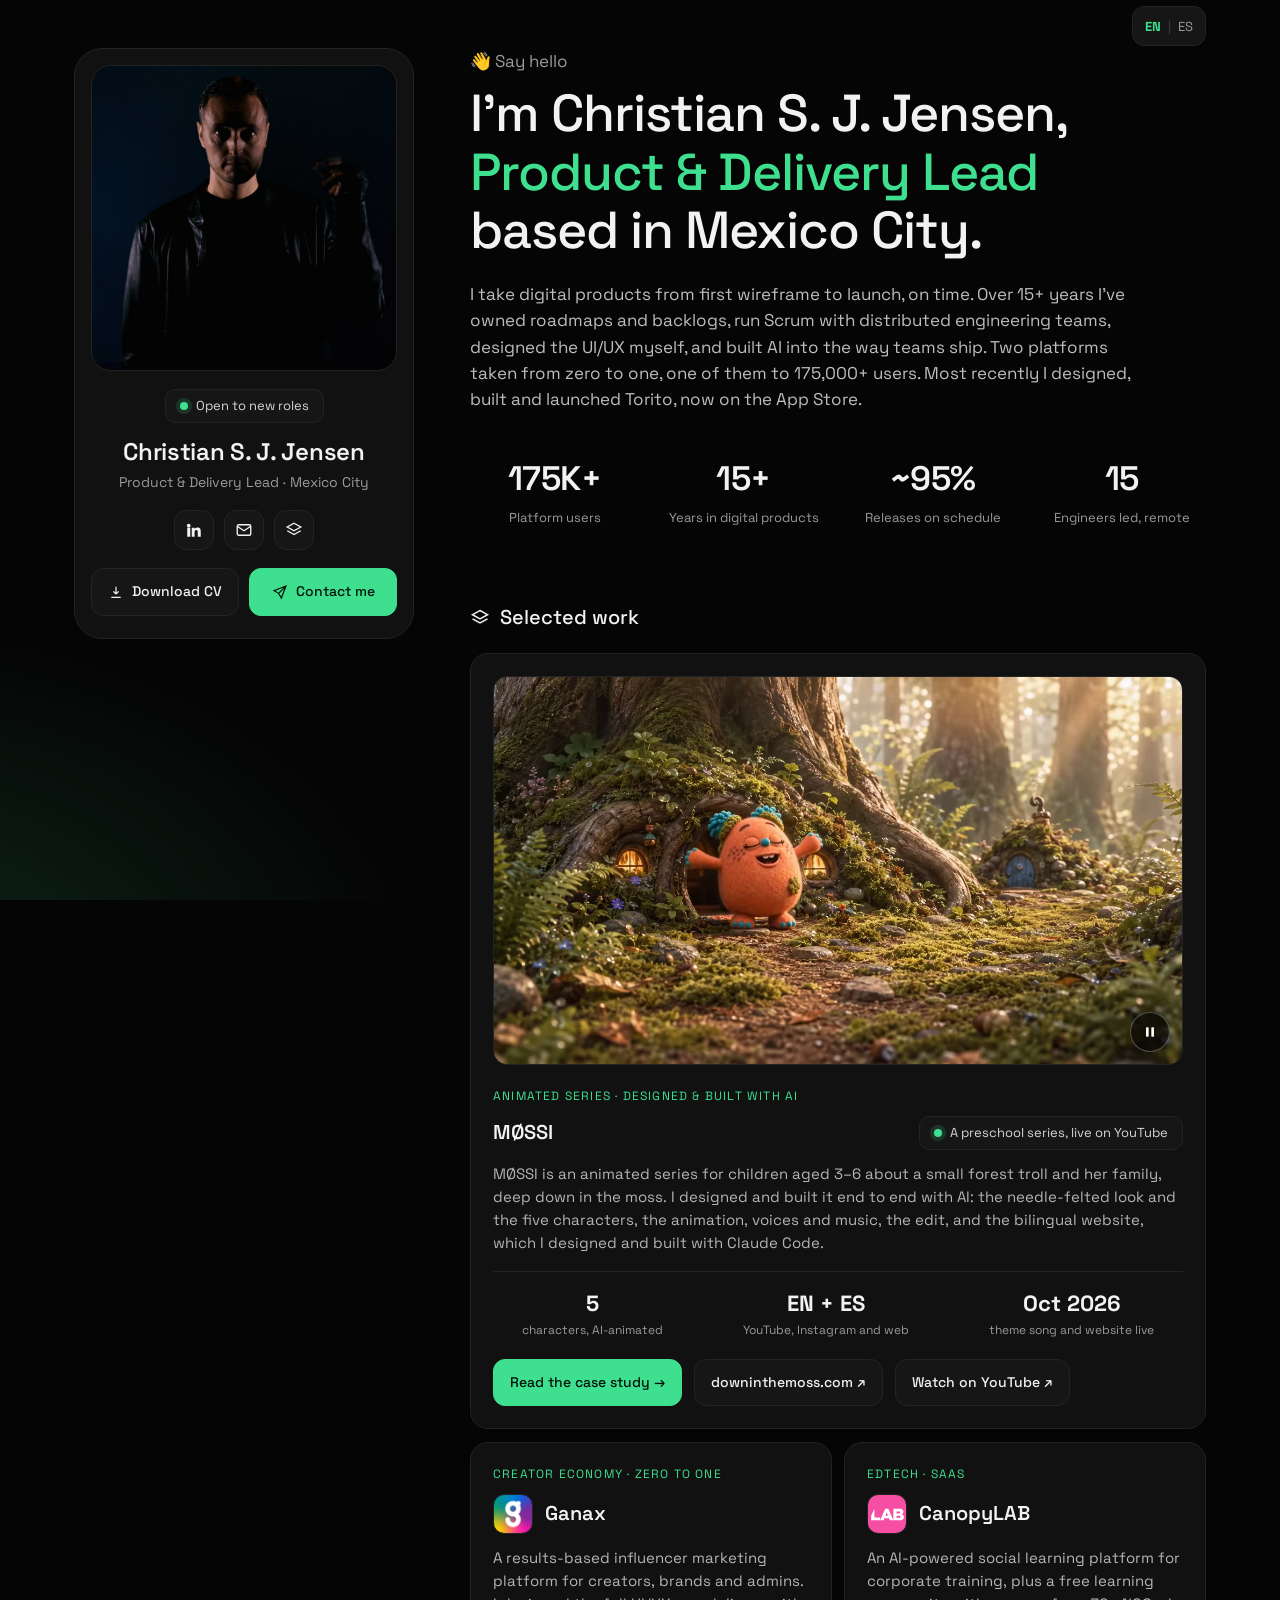
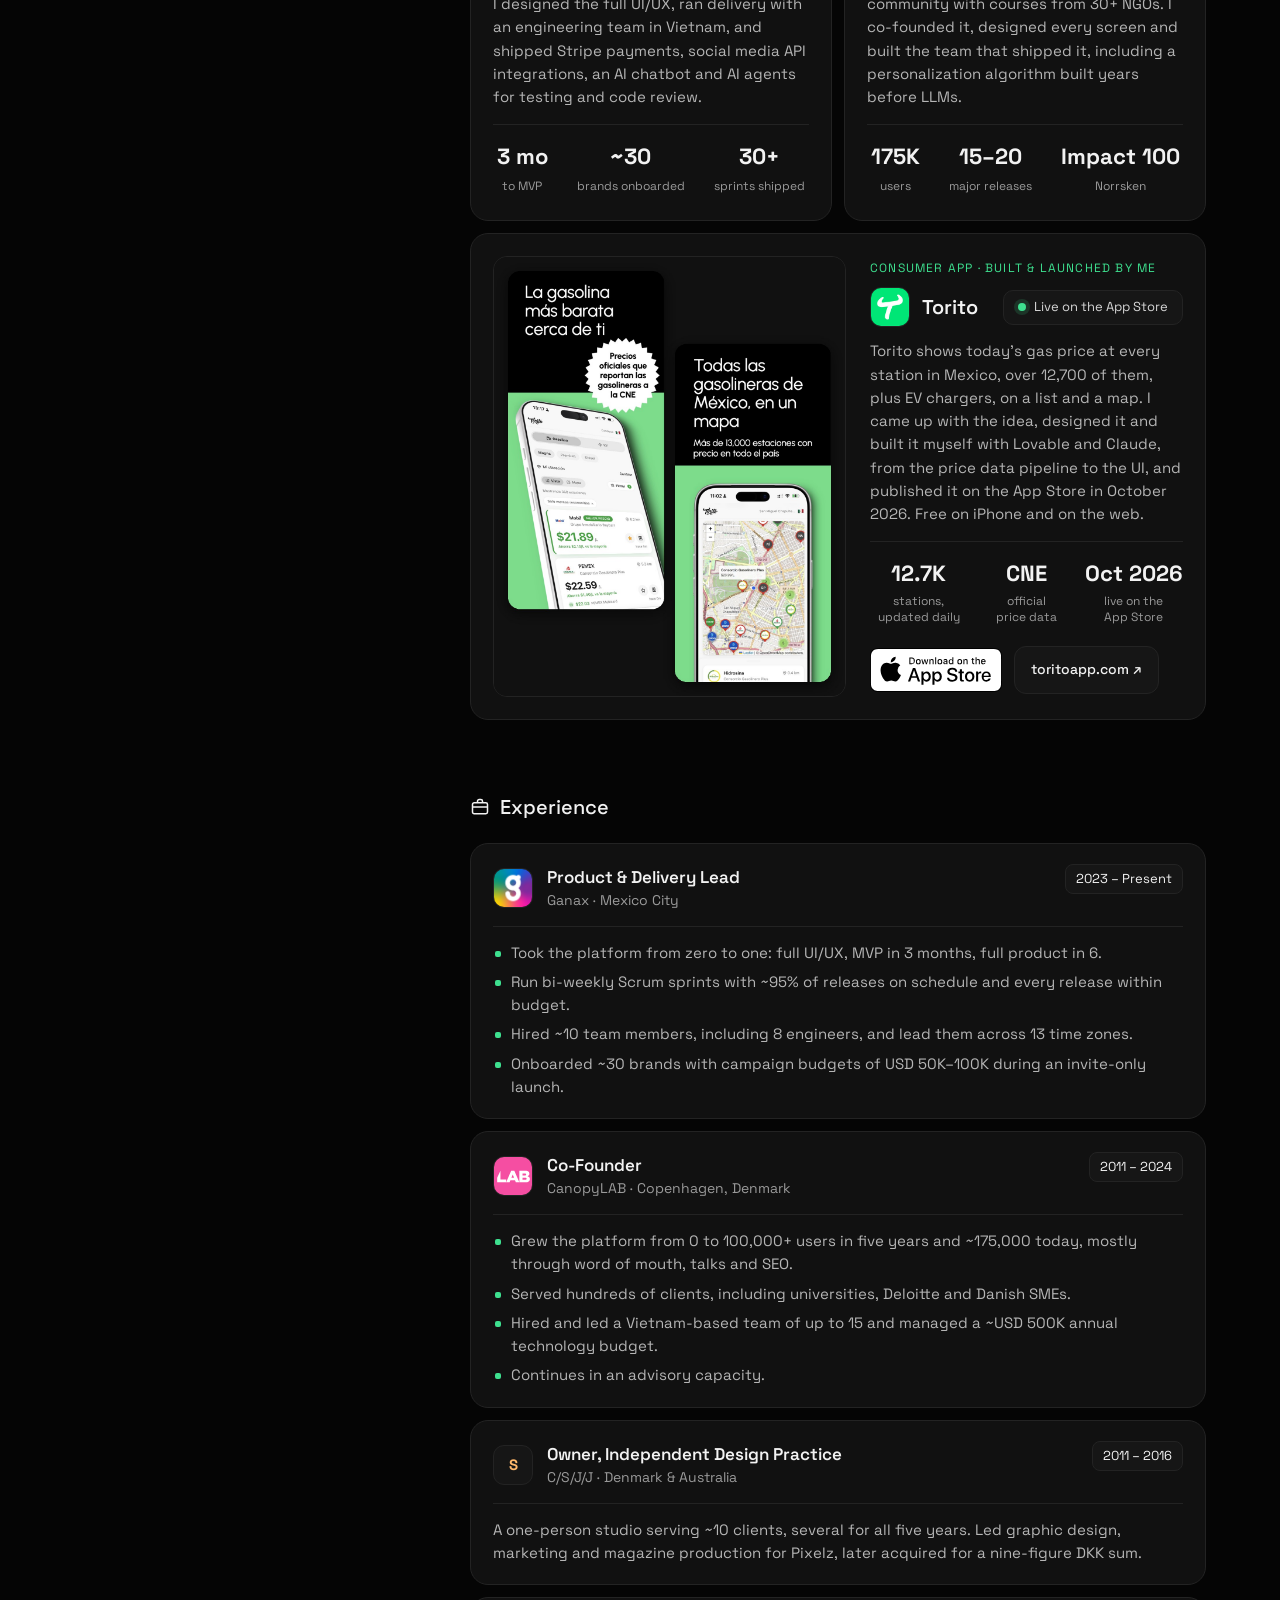
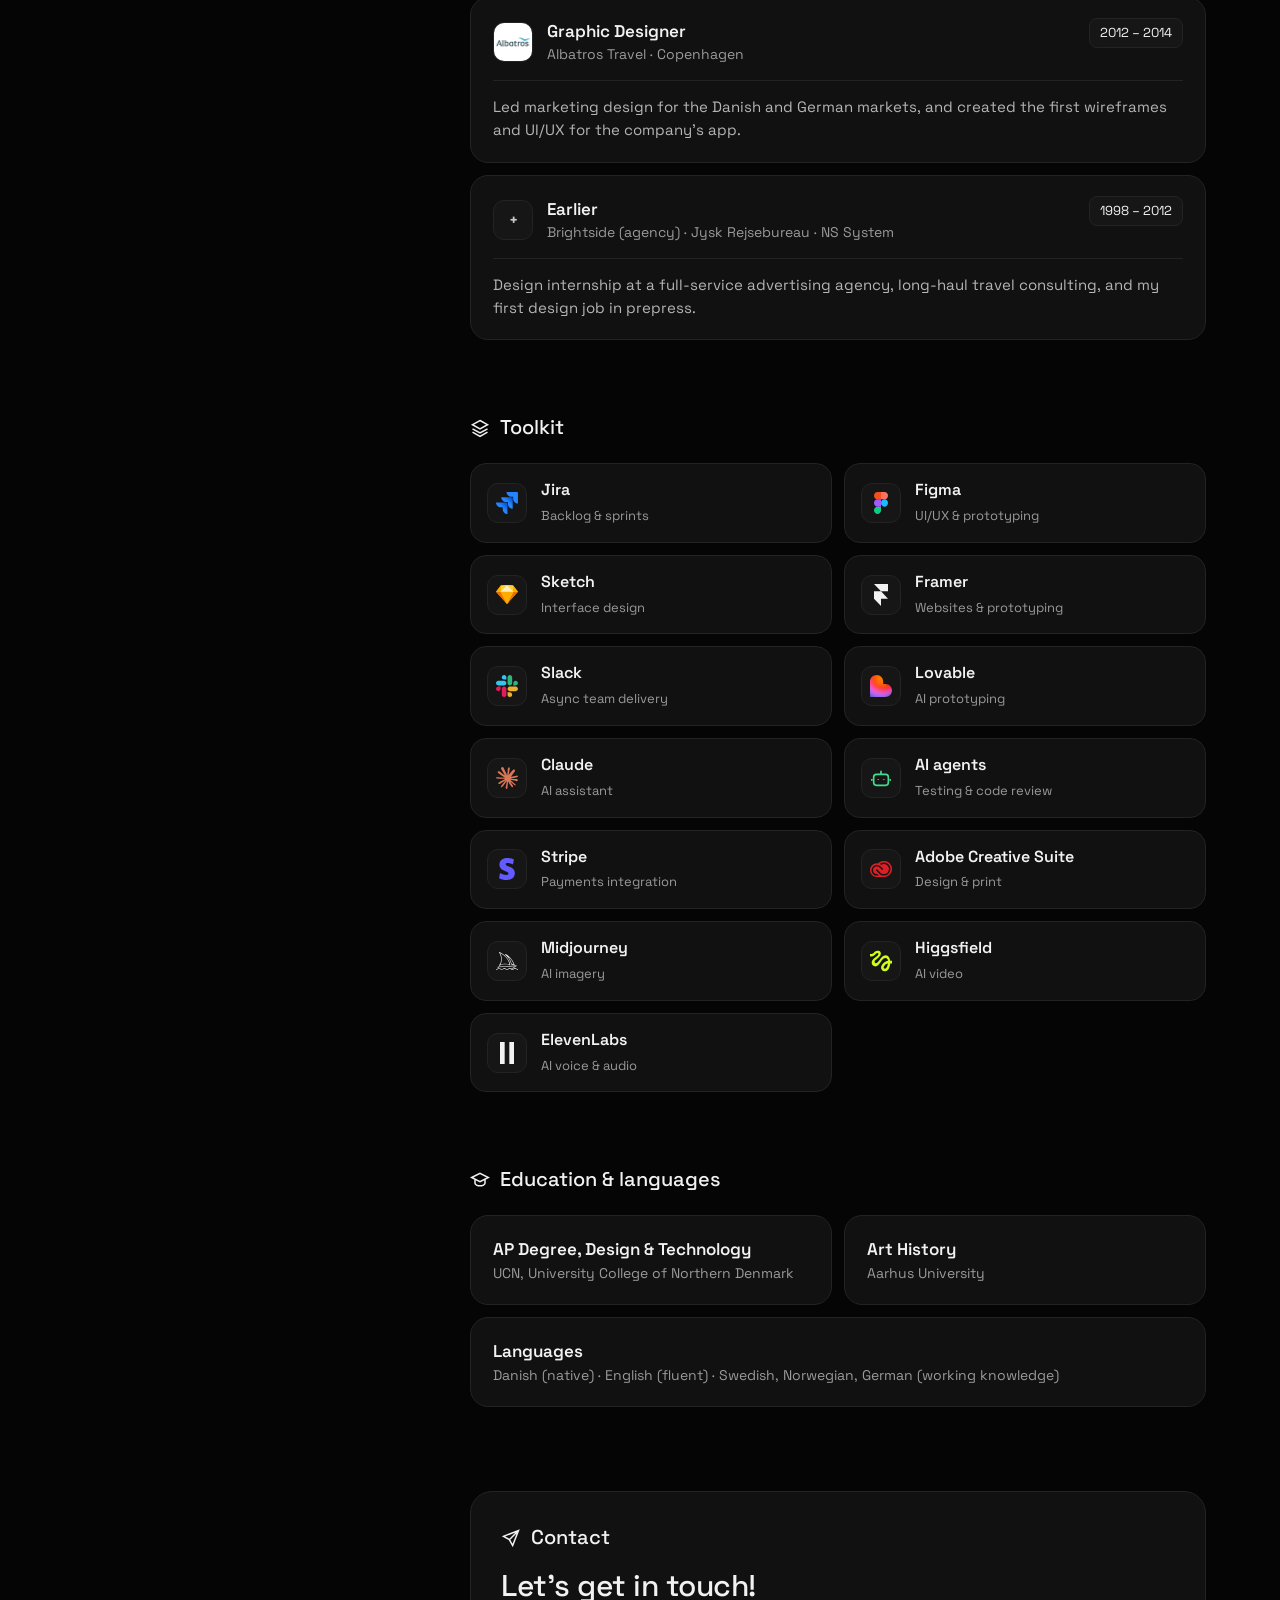
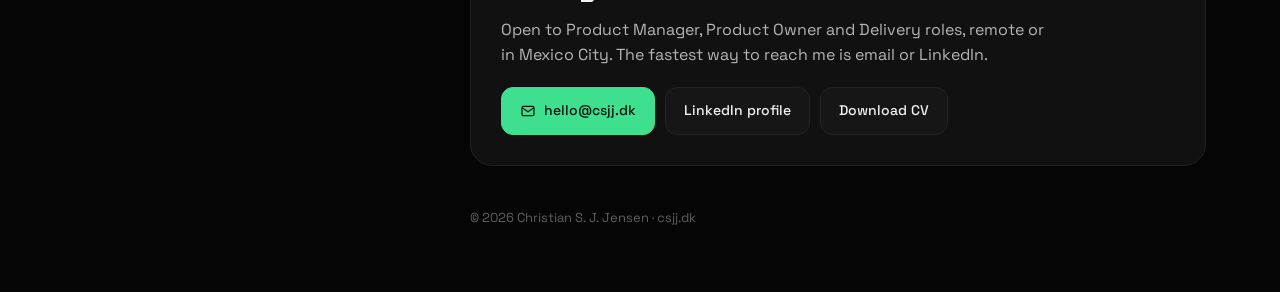
==== commit b949b578: "Add logos to the Ganax and CanopyLAB cards in Selected work Same icon-and-title row as the Torito ca" ====
--- a/index.html
+++ b/index.html
@@ -100,13 +100,17 @@
       </article>
       <article class="case">
         <div class="tag">Creator economy · Zero to one</div>
-        <h3 translate="no">Ganax</h3>
+        <div class="case-head">
+          <div class="title"><img class="logo" src="logos/ganax.png" width="40" height="40" alt=""><h3 translate="no">Ganax</h3></div>
+        </div>
         <p>A results-based influencer marketing platform for creators, brands and admins. I designed the full UI/UX, ran delivery with an engineering team in Vietnam, and shipped <span translate="no">Stripe</span> payments, social media API integrations, an AI chatbot and AI agents for testing and code review.</p>
         <div class="nums"><div><b>3 mo</b><span>to MVP</span></div><div><b>~30</b><span>brands onboarded</span></div><div><b>30+</b><span>sprints shipped</span></div></div>
       </article>
       <article class="case">
         <div class="tag">EdTech · SaaS</div>
-        <h3 translate="no">CanopyLAB</h3>
+        <div class="case-head">
+          <div class="title"><img class="logo" src="logos/canopylab.svg" width="40" height="40" alt=""><h3 translate="no">CanopyLAB</h3></div>
+        </div>
         <p>An AI-powered social learning platform for corporate training, plus a free learning community with courses from 30+ NGOs. I co-founded it, designed every screen and built the team that shipped it, including a personalization algorithm built years before LLMs.</p>
         <div class="nums"><div><b>175K</b><span>users</span></div><div><b>15–20</b><span>major releases</span></div><div><b translate="no">Impact 100</b><span translate="no">Norrsken</span></div></div>
       </article>
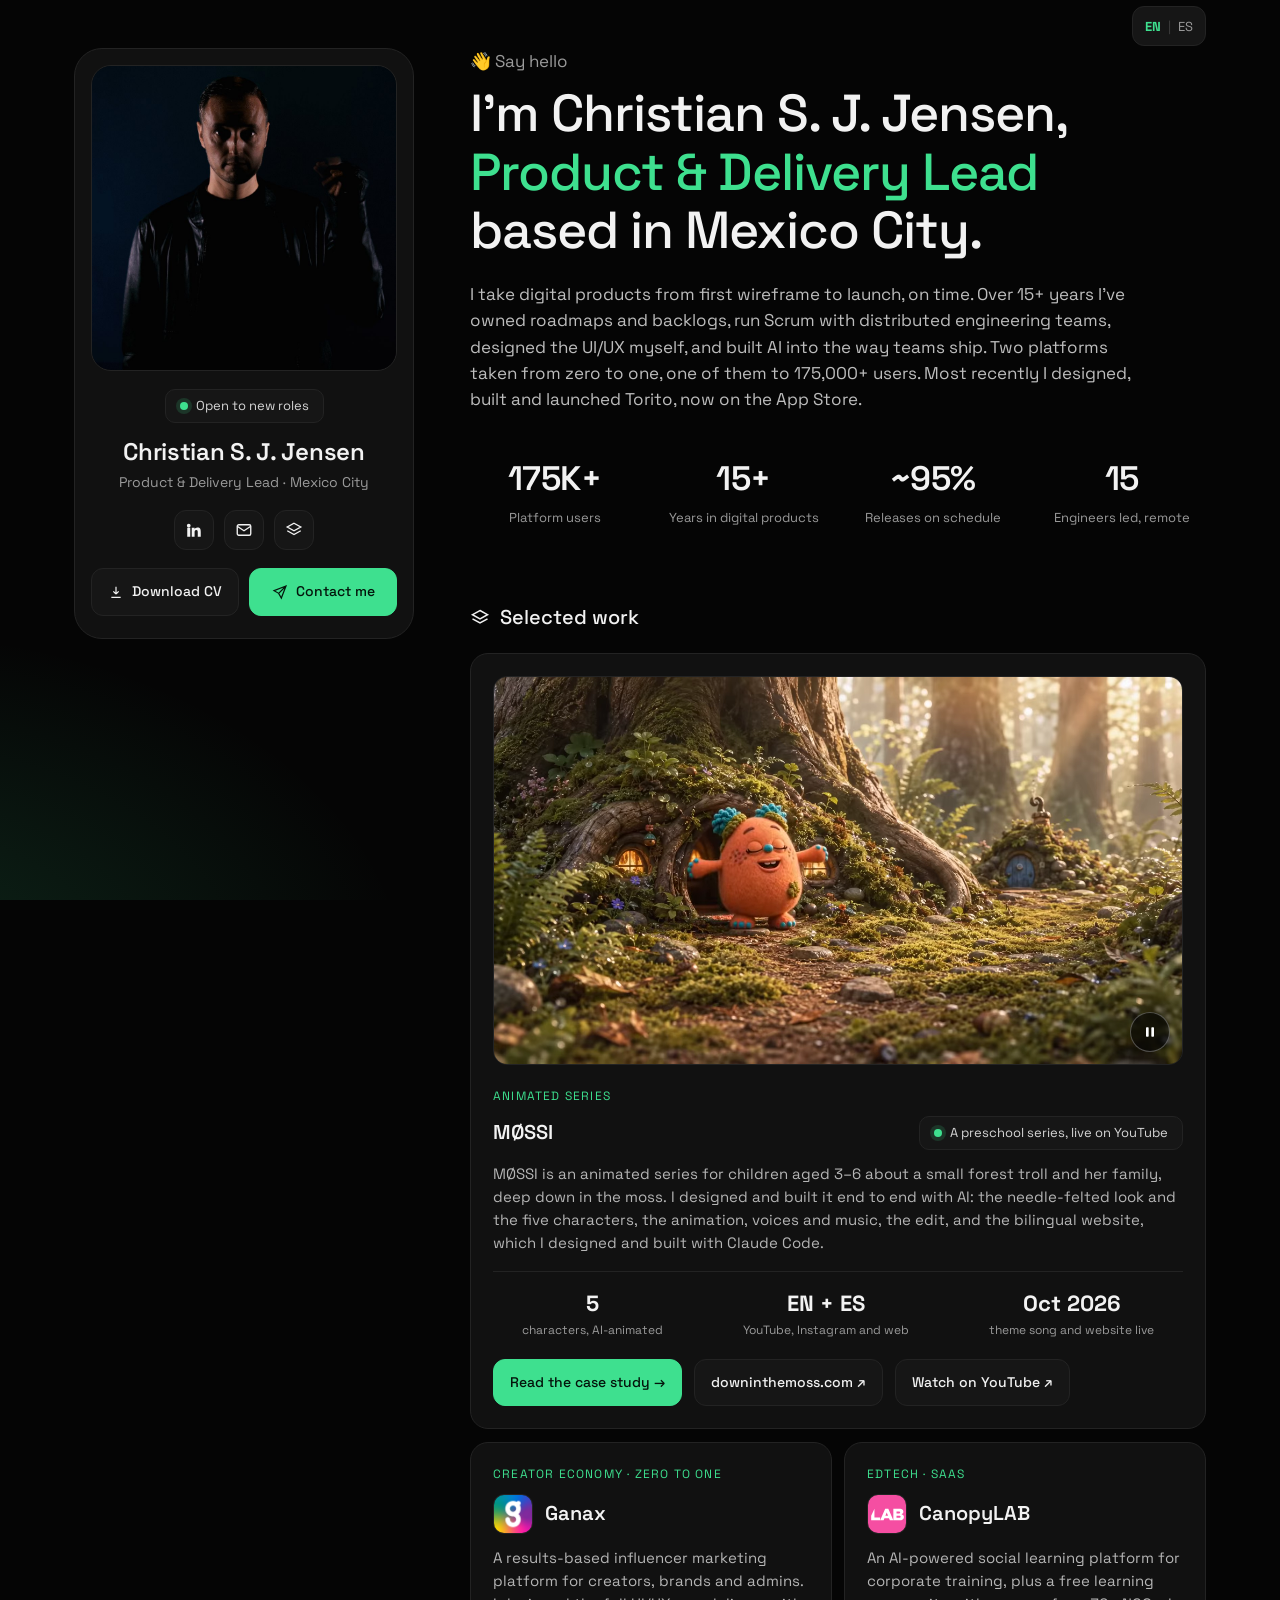
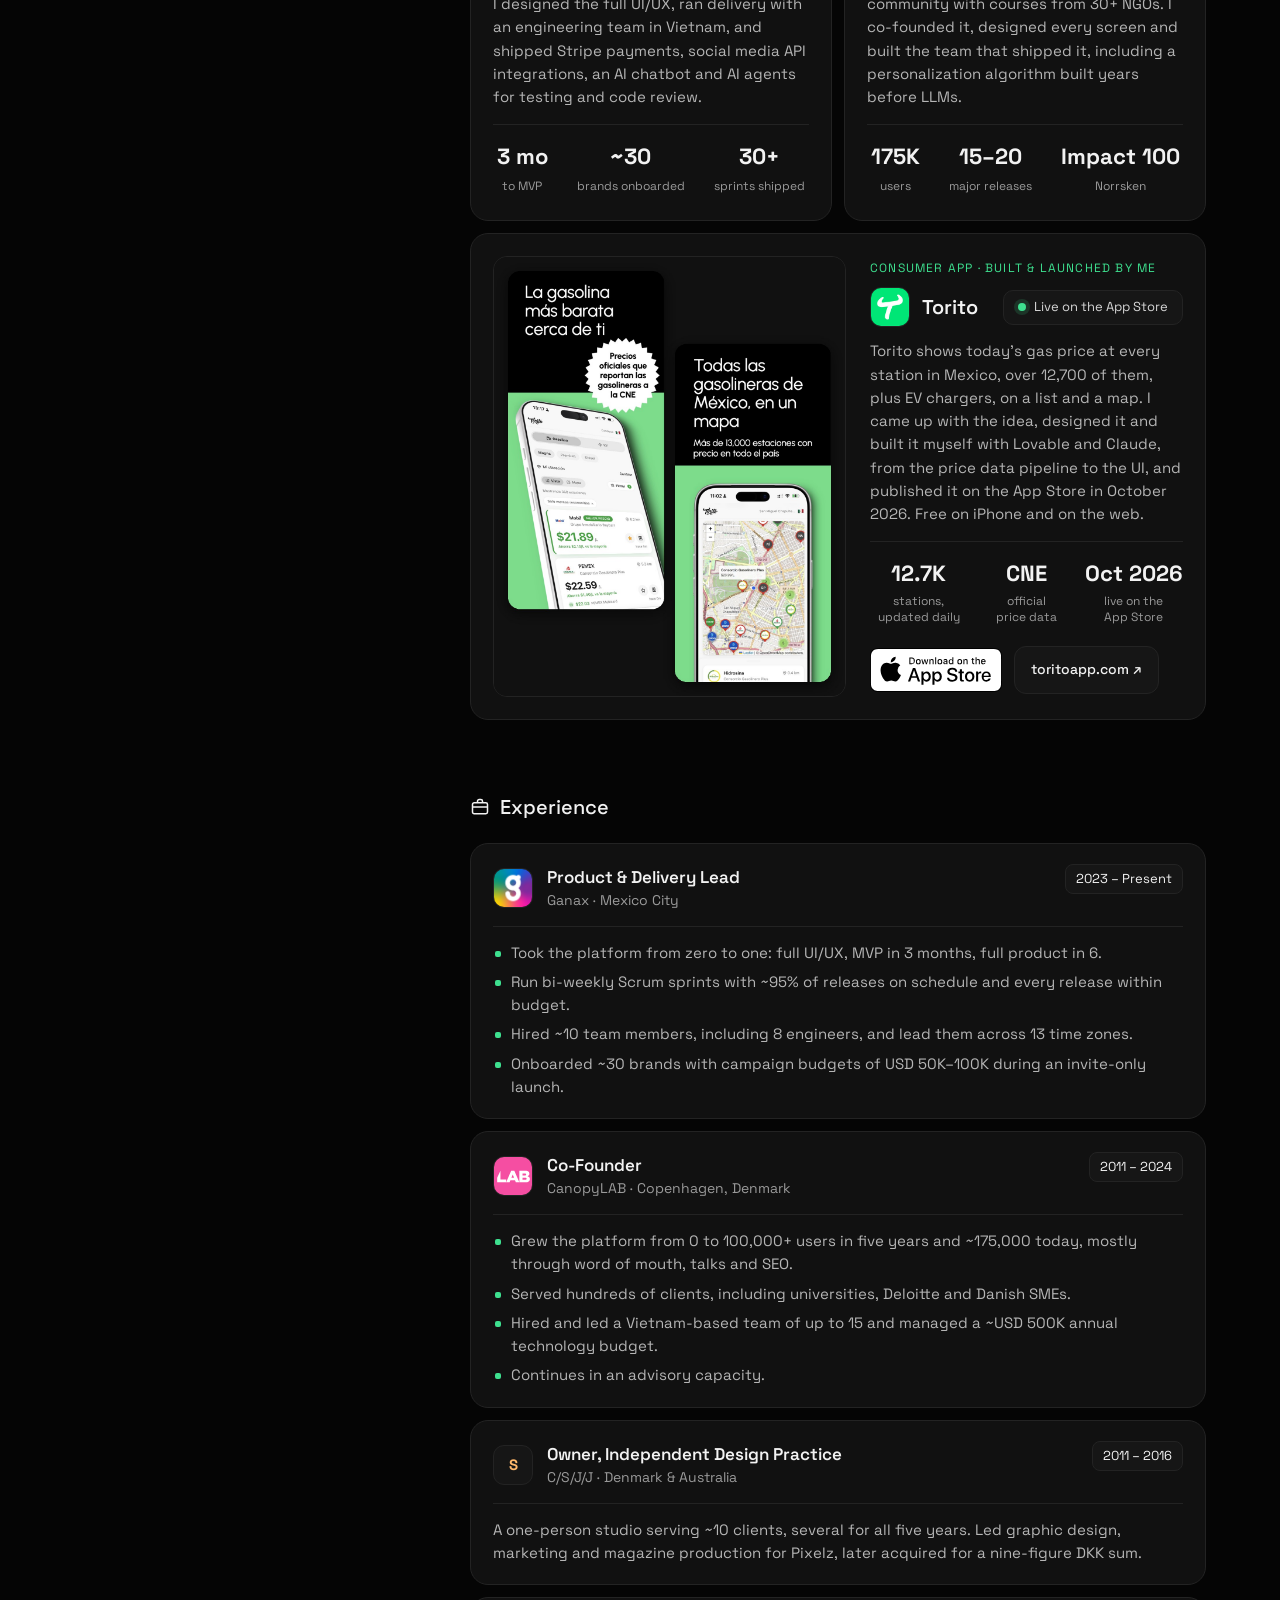
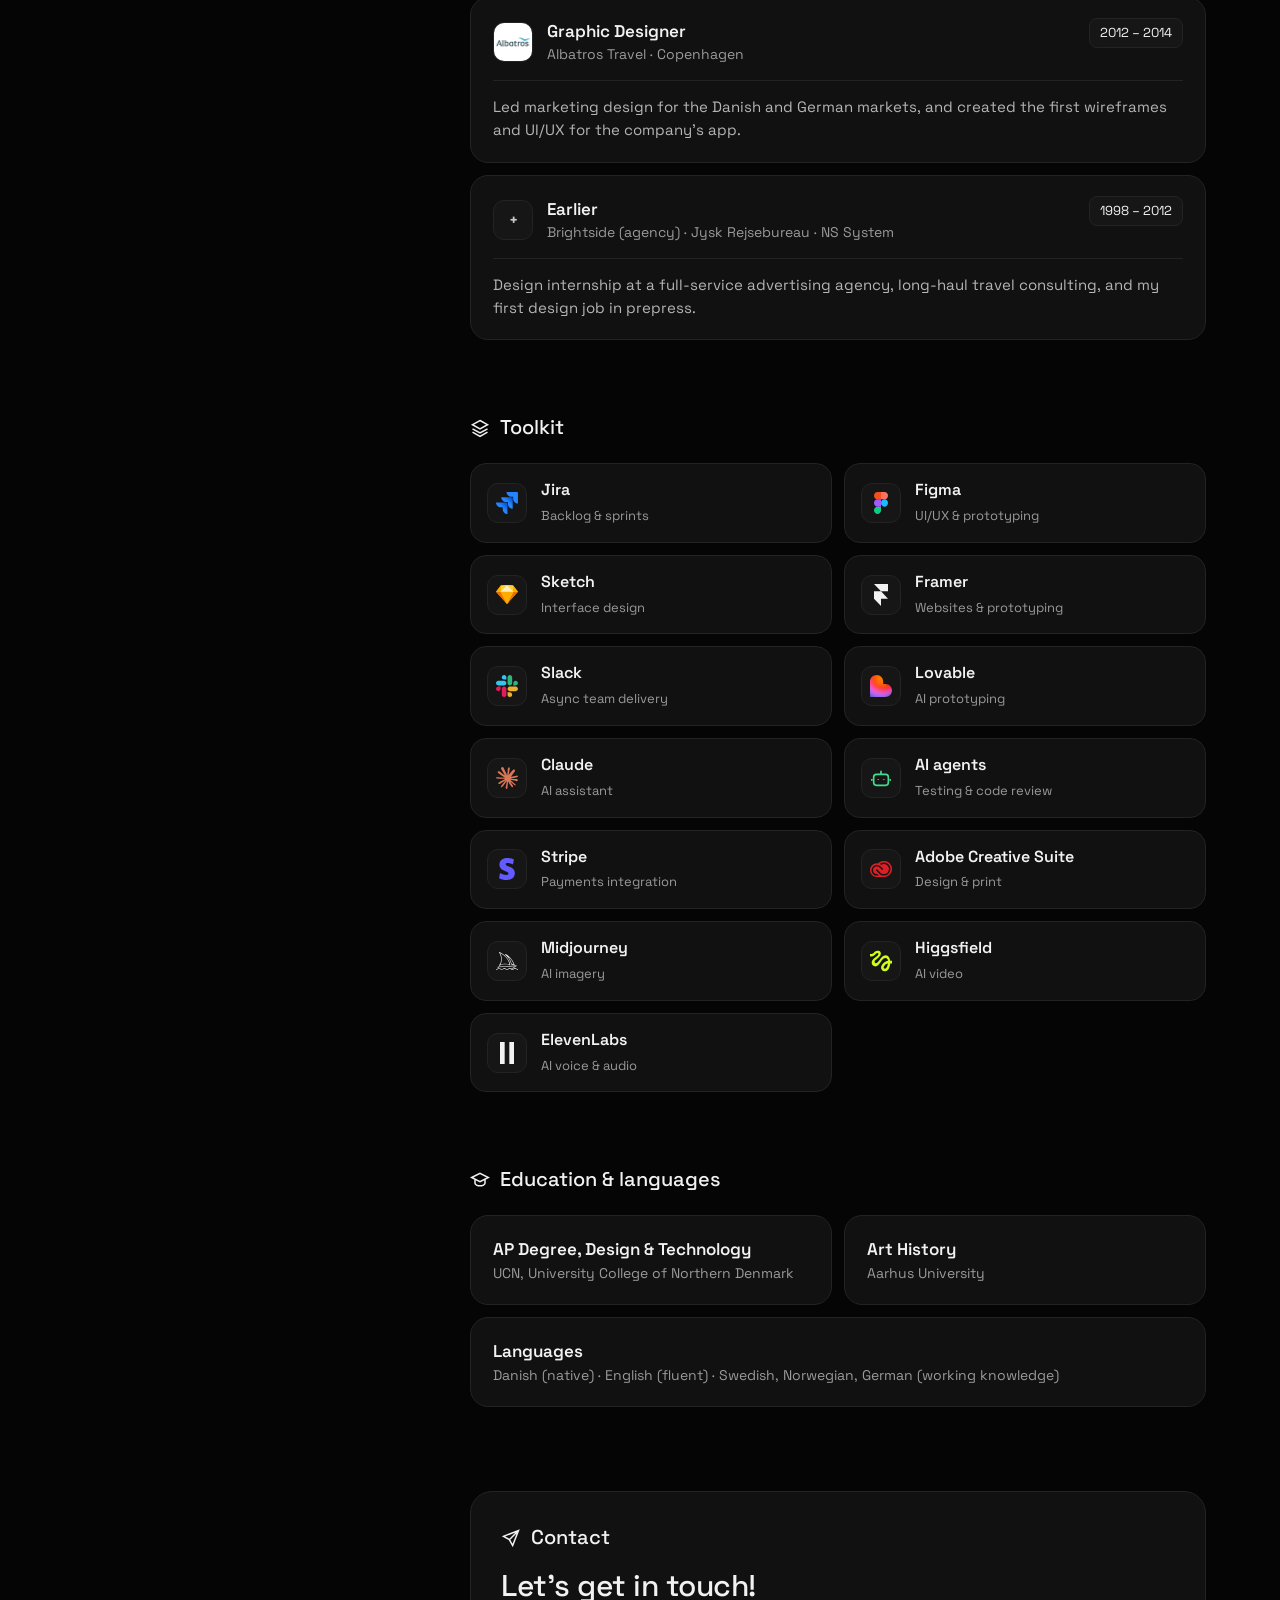
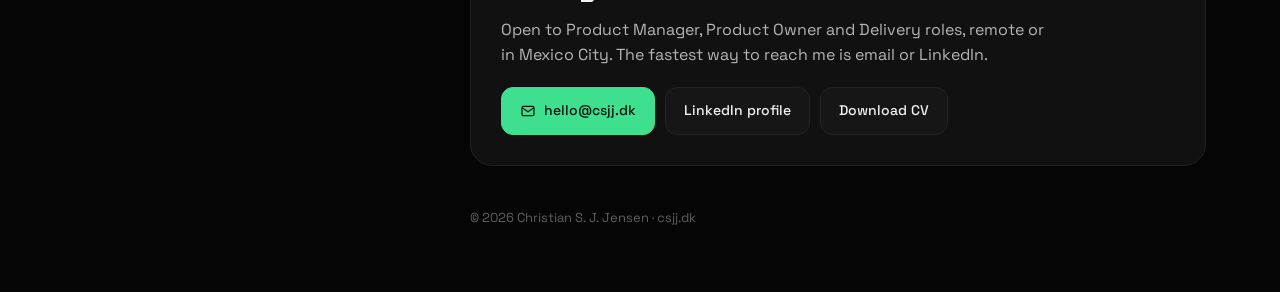
==== commit cd4d4beb: "Shorten the MØSSI card heading to "Animated series" ES: "Serie animada".  Co-Authored-By: Claude Opu" ====
--- a/index.html
+++ b/index.html
@@ -84,7 +84,7 @@
           <button class="vid-btn" type="button" aria-label="Pause video"><svg class="i-pause" viewBox="0 0 24 24" fill="currentColor" aria-hidden="true"><rect x="6" y="5" width="4" height="14" rx="1"/><rect x="14" y="5" width="4" height="14" rx="1"/></svg><svg class="i-play" viewBox="0 0 24 24" fill="currentColor" aria-hidden="true"><path d="M8 5.5v13a1 1 0 0 0 1.5.86l11-6.5a1 1 0 0 0 0-1.72l-11-6.5A1 1 0 0 0 8 5.5z"/></svg></button>
         </div>
         <div>
-          <div class="tag">Animated series · Designed &amp; built with AI</div>
+          <div class="tag">Animated series</div>
           <div class="case-head">
             <div class="title"><h3 translate="no">MØSSI</h3></div>
             <span class="badge"><span class="dot"></span><span>A preschool series, live on <span translate="no">YouTube</span></span></span>
